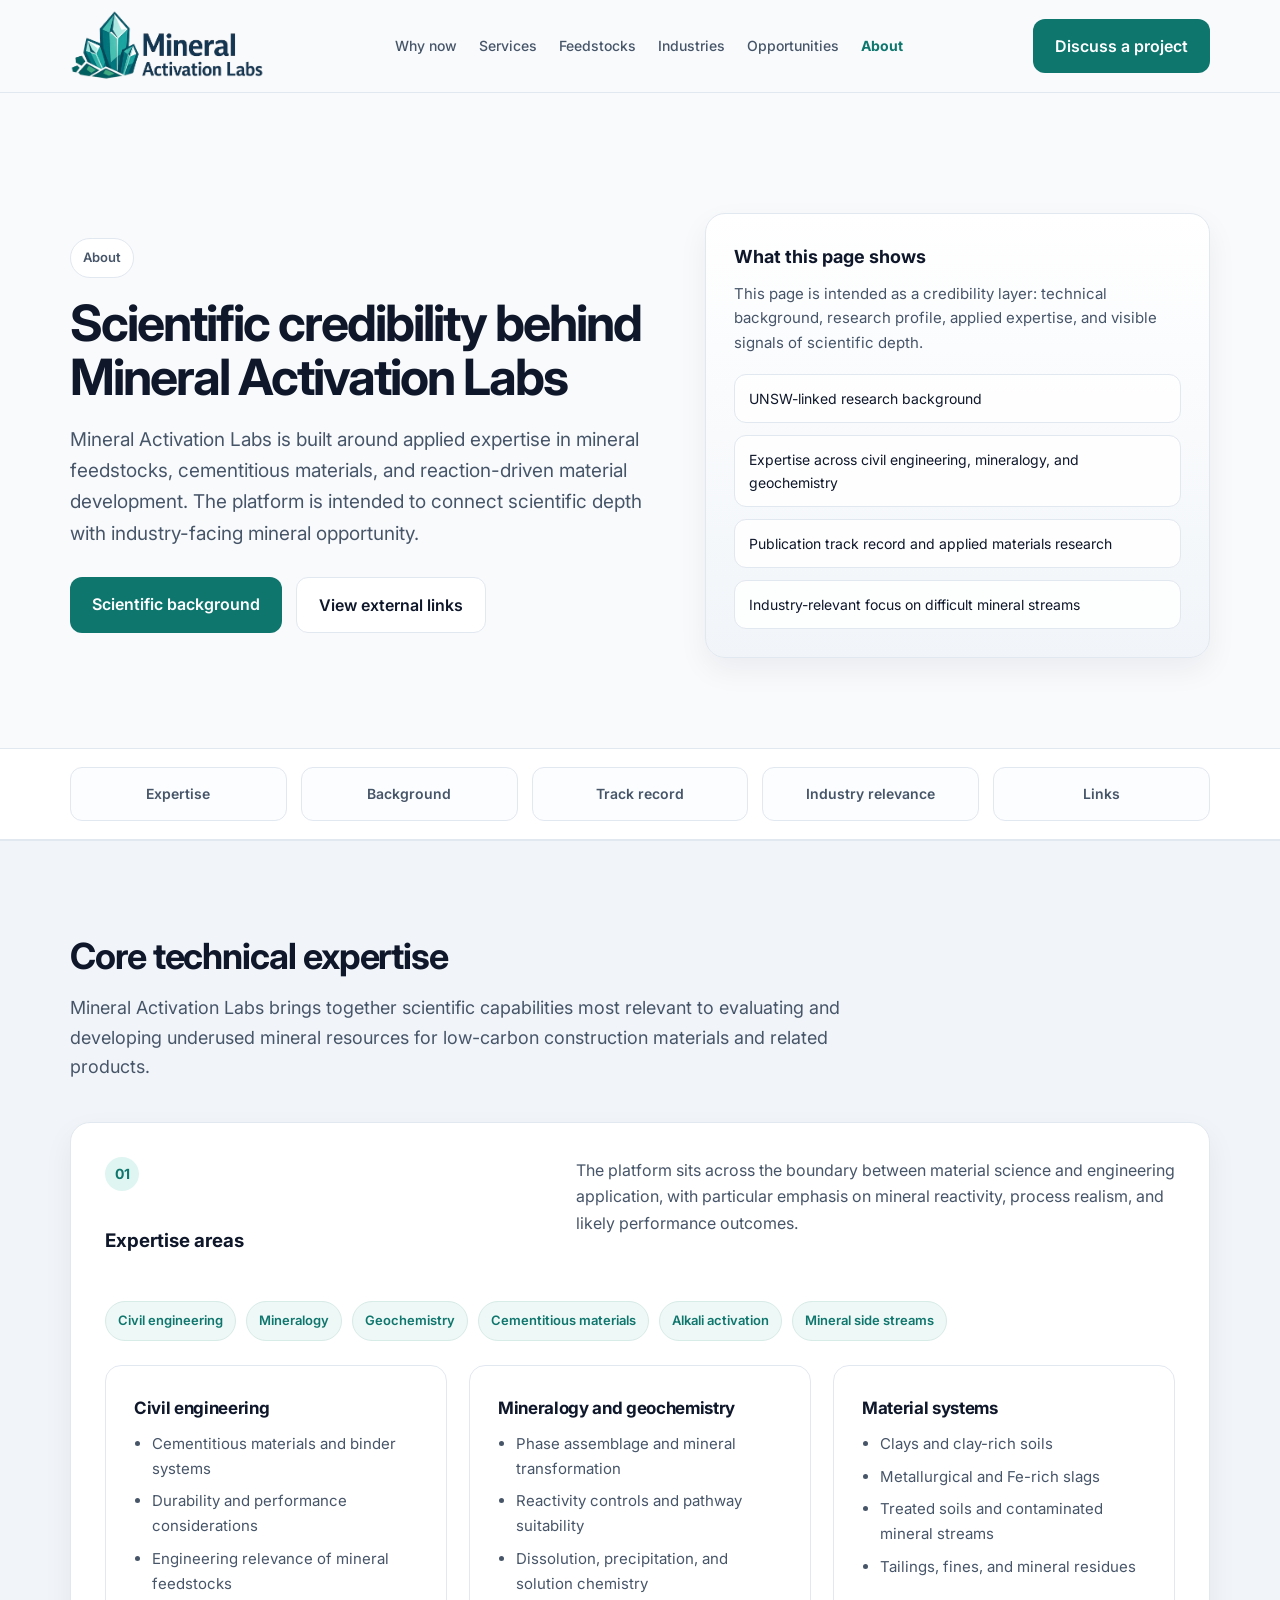
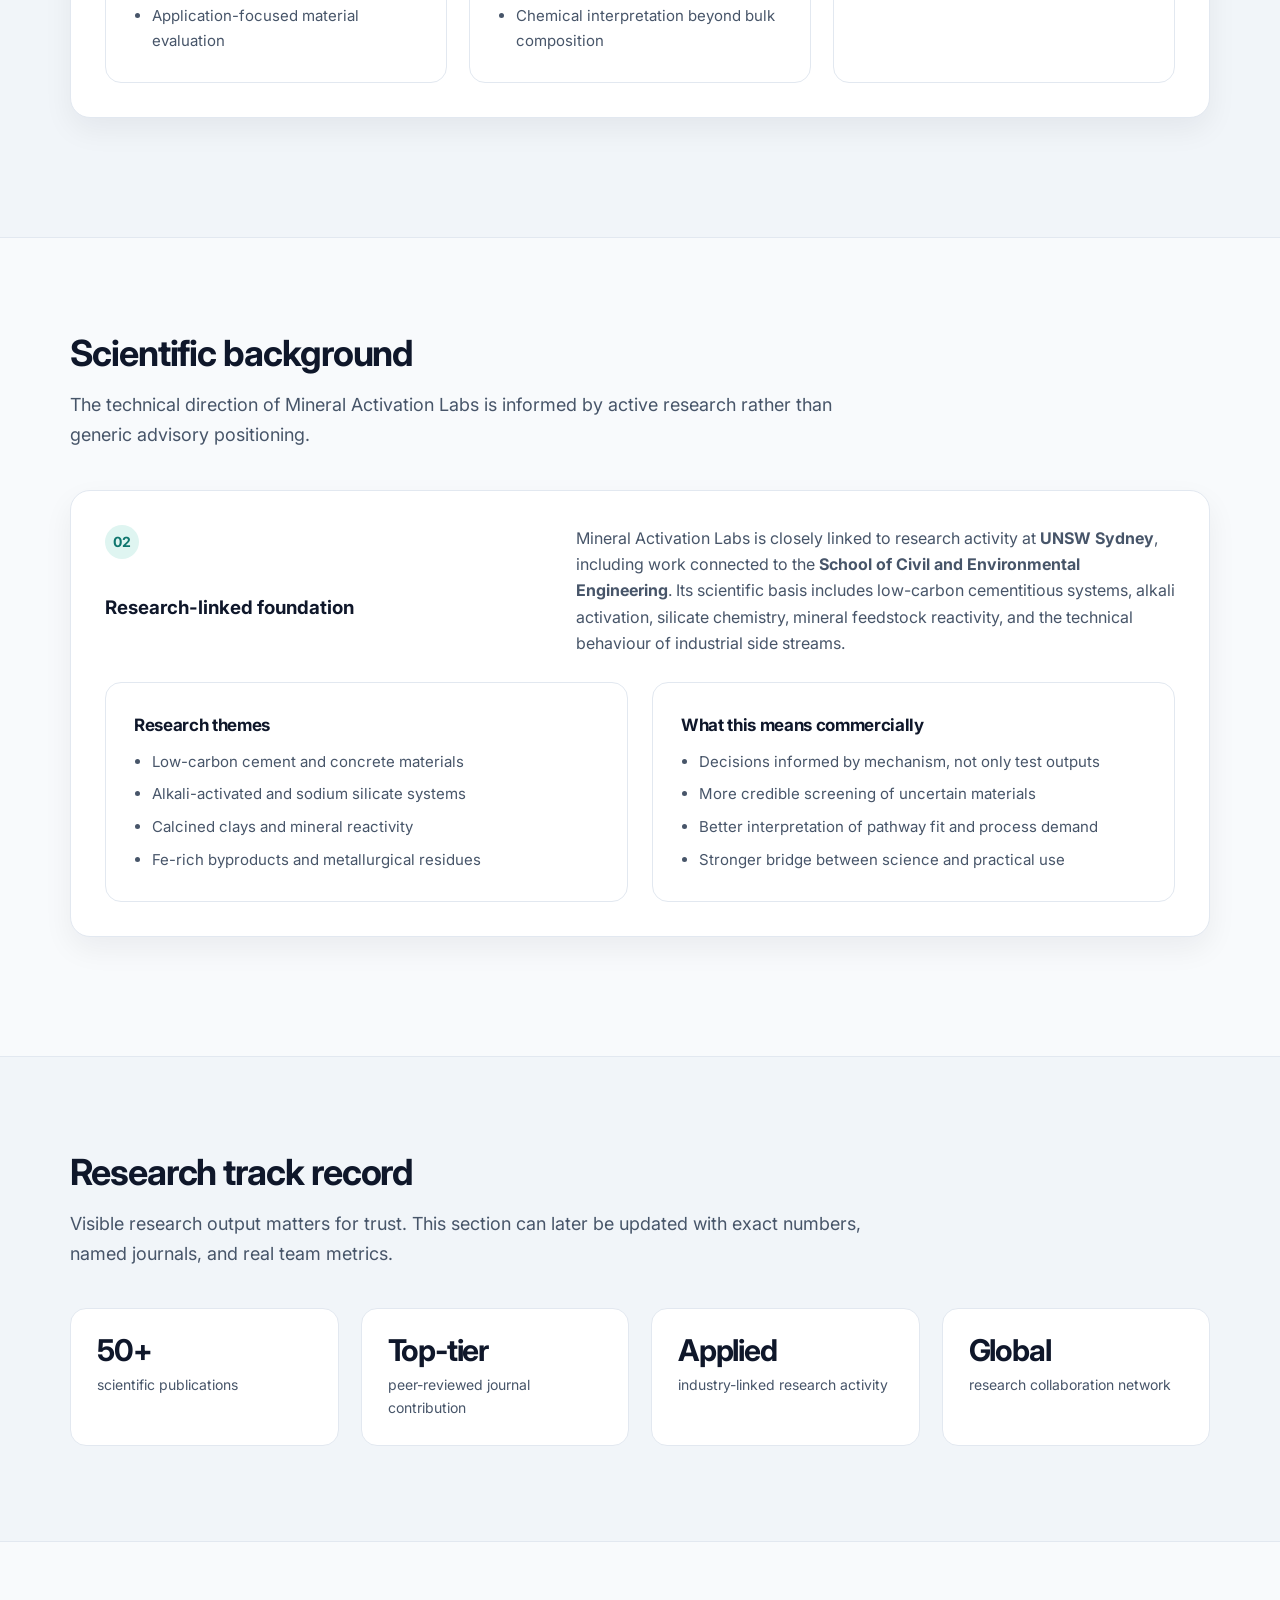
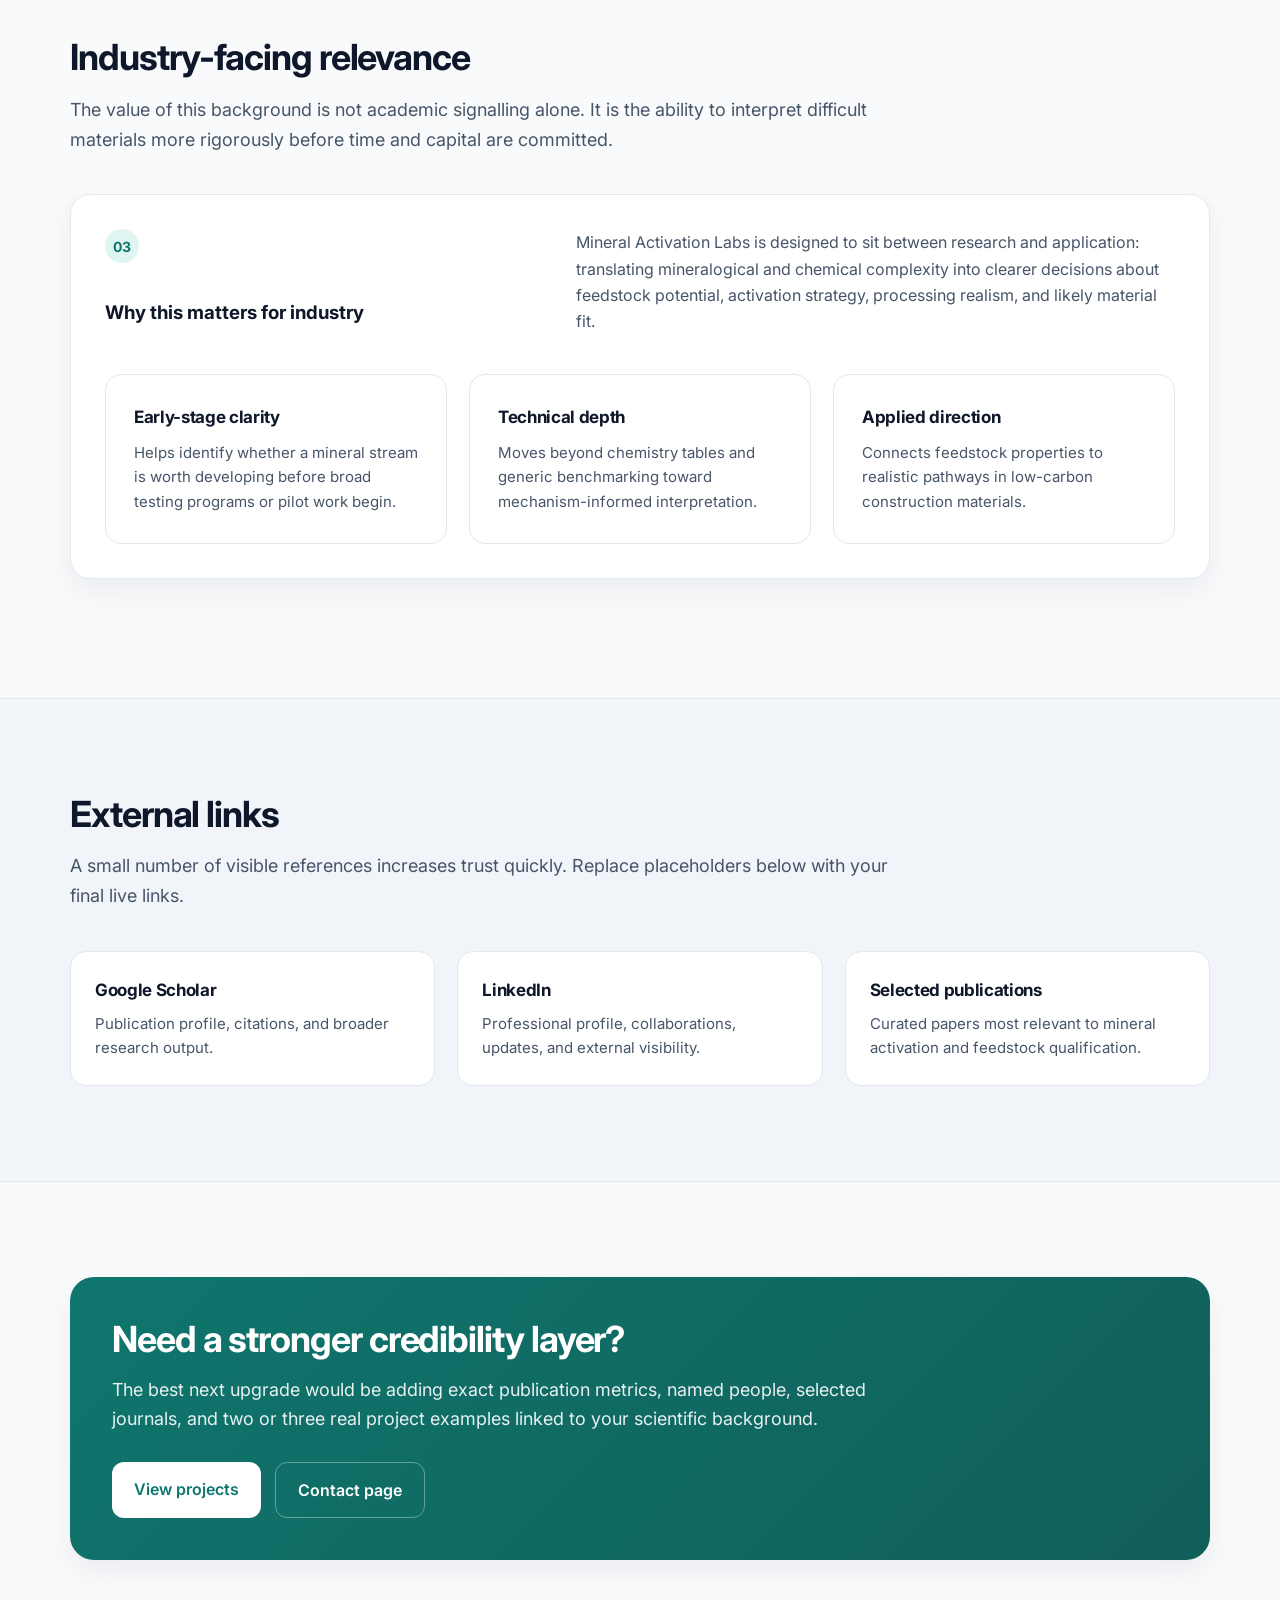
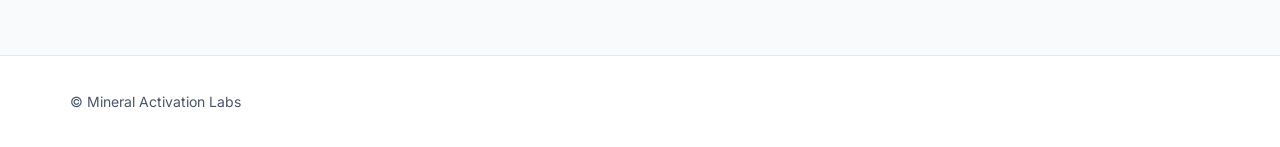
==== about.html @ 2c8a01fe "Create about.html" ====
<!DOCTYPE html>
<html lang="en">
<head>
  <meta charset="UTF-8" />
  <meta name="viewport" content="width=device-width, initial-scale=1.0" />
  <title>About | Mineral Activation Labs</title>
  <meta
    name="description"
    content="About Mineral Activation Labs — scientific background, research expertise, UNSW-linked work, and technical credibility in mineral feedstocks for low-carbon materials."
  />

  <link rel="preconnect" href="https://fonts.googleapis.com" />
  <link rel="preconnect" href="https://fonts.gstatic.com" crossorigin />
  <link
    href="https://fonts.googleapis.com/css2?family=Inter:wght@300;400;500;600;700&display=swap"
    rel="stylesheet"
  />

  <style>
    :root {
      --bg: #f8fafc;
      --white: #ffffff;
      --text: #0f172a;
      --muted: #475569;
      --border: #e2e8f0;
      --accent: #0f766e;
      --accent-dark: #0c5f59;
      --soft: #f1f5f9;
      --shadow: 0 12px 30px rgba(15, 23, 42, 0.06);
      --radius: 16px;
      --container: min(1140px, 92%);
    }

    * { box-sizing: border-box; }
    html { scroll-behavior: smooth; }

    body {
      margin: 0;
      font-family: "Inter", sans-serif;
      background: var(--bg);
      color: var(--text);
      line-height: 1.65;
    }

    .container {
      width: var(--container);
      margin: 0 auto;
    }

    .site-header {
      position: sticky;
      top: 0;
      z-index: 1000;
      background: rgba(248, 250, 252, 0.92);
      backdrop-filter: blur(10px);
      border-bottom: 1px solid var(--border);
    }

    .nav {
      display: flex;
      align-items: center;
      justify-content: space-between;
      gap: 20px;
      padding: 10px 0;
    }

    .logo {
      display: flex;
      align-items: center;
      min-width: 0;
      flex-shrink: 0;
    }

    .logo-img {
      height: 72px;
      width: auto;
      display: block;
    }

    .nav-links {
      display: flex;
      gap: 22px;
      align-items: center;
      flex-wrap: wrap;
    }

    .nav-links a {
      text-decoration: none;
      color: var(--muted);
      font-size: 14px;
      font-weight: 500;
    }

    .nav-links a.active {
      color: var(--accent);
      font-weight: 700;
    }

    .btn {
      display: inline-block;
      text-decoration: none;
      padding: 14px 22px;
      border-radius: 12px;
      font-weight: 600;
      transition: 0.2s ease;
    }

    .btn-primary {
      background: var(--accent);
      color: white;
    }

    .btn-primary:hover {
      background: var(--accent-dark);
      transform: translateY(-1px);
    }

    .btn-secondary {
      border: 1px solid var(--border);
      color: var(--text);
      background: var(--white);
    }

    .btn-secondary:hover {
      transform: translateY(-1px);
      box-shadow: var(--shadow);
    }

    .hero {
      padding: 120px 0 90px;
    }

    .hero-grid {
      display: grid;
      grid-template-columns: 1.08fr 0.92fr;
      gap: 42px;
      align-items: center;
    }

    .eyebrow {
      display: inline-block;
      margin-bottom: 18px;
      padding: 8px 12px;
      border: 1px solid var(--border);
      border-radius: 999px;
      background: var(--white);
      color: var(--muted);
      font-size: 13px;
      font-weight: 600;
    }

    h1 {
      margin: 0 0 20px;
      font-size: 50px;
      line-height: 1.08;
      letter-spacing: -0.04em;
      max-width: 760px;
    }

    .hero p {
      margin: 0;
      max-width: 720px;
      font-size: 19px;
      color: var(--muted);
    }

    .hero-actions {
      display: flex;
      gap: 14px;
      margin-top: 28px;
      flex-wrap: wrap;
    }

    .hero-card {
      background: linear-gradient(180deg, #ffffff 0%, #f1f5f9 100%);
      border: 1px solid var(--border);
      border-radius: 20px;
      padding: 28px;
      box-shadow: var(--shadow);
    }

    .hero-card h3 {
      margin: 0 0 10px;
      font-size: 18px;
    }

    .hero-card p {
      font-size: 15px;
      color: var(--muted);
      margin-bottom: 18px;
    }

    .hero-list {
      display: grid;
      gap: 12px;
    }

    .hero-list div {
      padding: 12px 14px;
      background: rgba(255, 255, 255, 0.88);
      border: 1px solid var(--border);
      border-radius: 12px;
      font-size: 14px;
      color: var(--text);
    }

    .anchor-strip {
      padding: 18px 0;
      border-top: 1px solid var(--border);
      border-bottom: 1px solid var(--border);
      background: var(--white);
      position: sticky;
      top: 93px;
      z-index: 900;
    }

    .anchor-grid {
      display: grid;
      grid-template-columns: repeat(5, 1fr);
      gap: 14px;
    }

    .anchor-item {
      padding: 14px 12px;
      border: 1px solid var(--border);
      border-radius: 12px;
      background: #fcfdff;
      text-align: center;
      font-size: 14px;
      font-weight: 600;
      color: var(--muted);
      text-decoration: none;
    }

    .anchor-item:hover {
      color: var(--accent);
      border-color: #c7d2e0;
    }

    .section {
      padding: 95px 0;
    }

    .section-alt {
      background: var(--soft);
      border-top: 1px solid var(--border);
      border-bottom: 1px solid var(--border);
    }

    .section-intro {
      max-width: 820px;
      margin-bottom: 40px;
    }

    h2 {
      margin: 0 0 16px;
      font-size: 36px;
      line-height: 1.15;
      letter-spacing: -0.03em;
    }

    .section-intro p {
      margin: 0;
      color: var(--muted);
      font-size: 18px;
    }

    .grid-2 {
      display: grid;
      grid-template-columns: repeat(2, 1fr);
      gap: 24px;
    }

    .grid-3 {
      display: grid;
      grid-template-columns: repeat(3, 1fr);
      gap: 22px;
    }

    .grid-4 {
      display: grid;
      grid-template-columns: repeat(4, 1fr);
      gap: 22px;
    }

    .card {
      background: var(--white);
      border: 1px solid var(--border);
      border-radius: var(--radius);
      padding: 28px;
      transition: 0.2s ease;
      box-shadow: 0 0 0 rgba(0, 0, 0, 0);
    }

    .card:hover {
      transform: translateY(-4px);
      box-shadow: var(--shadow);
    }

    .card h3 {
      margin: 0 0 12px;
      font-size: 21px;
      letter-spacing: -0.02em;
    }

    .card h4 {
      margin: 0 0 10px;
      font-size: 17px;
      letter-spacing: -0.02em;
    }

    .card p {
      margin: 0;
      color: var(--muted);
      font-size: 15px;
    }

    .number {
      display: inline-flex;
      width: 34px;
      height: 34px;
      align-items: center;
      justify-content: center;
      border-radius: 999px;
      background: #dff5f1;
      color: var(--accent);
      font-size: 14px;
      font-weight: 700;
      margin-bottom: 16px;
    }

    .about-block {
      background: var(--white);
      border: 1px solid var(--border);
      border-radius: 20px;
      padding: 34px;
      box-shadow: var(--shadow);
      margin-bottom: 24px;
    }

    .about-head {
      display: grid;
      grid-template-columns: 0.85fr 1.15fr;
      gap: 28px;
      margin-bottom: 26px;
      align-items: start;
    }

    .about-head p {
      margin: 0;
      color: var(--muted);
      font-size: 16px;
    }

    .tag-row {
      display: flex;
      flex-wrap: wrap;
      gap: 10px;
      margin-top: 18px;
    }

    .tag {
      display: inline-block;
      padding: 8px 12px;
      border-radius: 999px;
      background: #eef8f6;
      color: var(--accent);
      font-size: 13px;
      font-weight: 600;
      border: 1px solid #d7ebe7;
    }

    .feature-list {
      margin: 0;
      padding-left: 18px;
      color: var(--muted);
      font-size: 15px;
    }

    .feature-list li + li {
      margin-top: 8px;
    }

    .stats-grid {
      display: grid;
      grid-template-columns: repeat(4, 1fr);
      gap: 22px;
    }

    .stat-card {
      background: var(--white);
      border: 1px solid var(--border);
      border-radius: var(--radius);
      padding: 26px;
      text-align: left;
      box-shadow: 0 0 0 rgba(0, 0, 0, 0);
      transition: 0.2s ease;
    }

    .stat-card:hover {
      transform: translateY(-4px);
      box-shadow: var(--shadow);
    }

    .stat-value {
      display: block;
      margin-bottom: 8px;
      font-size: 30px;
      line-height: 1;
      letter-spacing: -0.04em;
      font-weight: 700;
      color: var(--text);
    }

    .stat-label {
      display: block;
      font-size: 14px;
      color: var(--muted);
    }

    .link-card {
      display: block;
      text-decoration: none;
      background: var(--white);
      border: 1px solid var(--border);
      border-radius: var(--radius);
      padding: 24px;
      transition: 0.2s ease;
      color: inherit;
    }

    .link-card:hover {
      transform: translateY(-4px);
      box-shadow: var(--shadow);
    }

    .link-card h4 {
      margin: 0 0 8px;
      font-size: 17px;
      letter-spacing: -0.02em;
    }

    .link-card p {
      margin: 0;
      color: var(--muted);
      font-size: 15px;
    }

    .cta-box {
      background: linear-gradient(135deg, #0f766e 0%, #115e59 100%);
      color: white;
      border-radius: 24px;
      padding: 42px;
      box-shadow: var(--shadow);
    }

    .cta-box h2 {
      color: white;
      margin-bottom: 14px;
    }

    .cta-box p {
      color: rgba(255, 255, 255, 0.9);
      max-width: 760px;
      margin: 0 0 24px;
      font-size: 18px;
    }

    .cta-box .btn-primary {
      background: white;
      color: var(--accent);
    }

    .cta-box .btn-secondary {
      background: transparent;
      color: white;
      border: 1px solid rgba(255, 255, 255, 0.35);
    }

    .site-footer {
      padding: 34px 0;
      border-top: 1px solid var(--border);
      color: var(--muted);
      font-size: 14px;
      background: var(--white);
    }

    @media (max-width: 1080px) {
      .anchor-grid {
        grid-template-columns: repeat(3, 1fr);
      }
    }

    @media (max-width: 980px) {
      .hero-grid,
      .grid-4,
      .grid-3,
      .grid-2,
      .about-head,
      .stats-grid {
        grid-template-columns: 1fr;
      }

      .nav {
        flex-wrap: wrap;
      }

      .nav-links {
        order: 3;
        width: 100%;
        gap: 14px;
      }

      h1 { font-size: 40px; }
      h2 { font-size: 30px; }
      .hero { padding: 90px 0 70px; }
      .section { padding: 72px 0; }
      .anchor-strip { top: 85px; }
    }

    @media (max-width: 640px) {
      .anchor-grid {
        grid-template-columns: repeat(2, 1fr);
      }

      .hero-actions {
        flex-direction: column;
        align-items: flex-start;
      }

      .btn {
        width: 100%;
        text-align: center;
      }

      .logo-img {
        height: 36px;
      }

      .about-block,
      .cta-box,
      .hero-card {
        padding: 24px;
      }
    }
  </style>
</head>
<body>
  <header class="site-header">
    <div class="container nav">
      <div class="logo">
        <img src="logo.png" alt="Mineral Activation Labs" class="logo-img" />
      </div>

      <nav class="nav-links">
        <a href="index.html#why-now">Why now</a>
        <a href="index.html#services">Services</a>
        <a href="feedstocks.html">Feedstocks</a>
        <a href="index.html#industries">Industries</a>
        <a href="index.html#opportunities">Opportunities</a>
        <a href="about.html" class="active">About</a>
      </nav>

      <a class="btn btn-primary" href="index.html#contact">Discuss a project</a>
    </div>
  </header>

  <main>
    <section class="hero">
      <div class="container hero-grid">
        <div>
          <span class="eyebrow">About</span>
          <h1>Scientific credibility behind Mineral Activation Labs</h1>
          <p>
            Mineral Activation Labs is built around applied expertise in mineral feedstocks,
            cementitious materials, and reaction-driven material development. The platform is
            intended to connect scientific depth with industry-facing mineral opportunity.
          </p>

          <div class="hero-actions">
            <a class="btn btn-primary" href="#background">Scientific background</a>
            <a class="btn btn-secondary" href="#links">View external links</a>
          </div>
        </div>

        <div class="hero-card">
          <h3>What this page shows</h3>
          <p>
            This page is intended as a credibility layer: technical background, research profile,
            applied expertise, and visible signals of scientific depth.
          </p>
          <div class="hero-list">
            <div>UNSW-linked research background</div>
            <div>Expertise across civil engineering, mineralogy, and geochemistry</div>
            <div>Publication track record and applied materials research</div>
            <div>Industry-relevant focus on difficult mineral streams</div>
          </div>
        </div>
      </div>
    </section>

    <section class="anchor-strip">
      <div class="container anchor-grid">
        <a class="anchor-item" href="#expertise">Expertise</a>
        <a class="anchor-item" href="#background">Background</a>
        <a class="anchor-item" href="#track-record">Track record</a>
        <a class="anchor-item" href="#relevance">Industry relevance</a>
        <a class="anchor-item" href="#links">Links</a>
      </div>
    </section>

    <section id="expertise" class="section section-alt">
      <div class="container">
        <div class="section-intro">
          <h2>Core technical expertise</h2>
          <p>
            Mineral Activation Labs brings together scientific capabilities most relevant to evaluating
            and developing underused mineral resources for low-carbon construction materials and related products.
          </p>
        </div>

        <article class="about-block">
          <div class="about-head">
            <div>
              <div class="number">01</div>
              <h3>Expertise areas</h3>
            </div>
            <p>
              The platform sits across the boundary between material science and engineering application,
              with particular emphasis on mineral reactivity, process realism, and likely performance outcomes.
            </p>
          </div>

          <div class="tag-row">
            <span class="tag">Civil engineering</span>
            <span class="tag">Mineralogy</span>
            <span class="tag">Geochemistry</span>
            <span class="tag">Cementitious materials</span>
            <span class="tag">Alkali activation</span>
            <span class="tag">Mineral side streams</span>
          </div>

          <div class="grid-3" style="margin-top: 24px;">
            <div class="card">
              <h4>Civil engineering</h4>
              <ul class="feature-list">
                <li>Cementitious materials and binder systems</li>
                <li>Durability and performance considerations</li>
                <li>Engineering relevance of mineral feedstocks</li>
                <li>Application-focused material evaluation</li>
              </ul>
            </div>

            <div class="card">
              <h4>Mineralogy and geochemistry</h4>
              <ul class="feature-list">
                <li>Phase assemblage and mineral transformation</li>
                <li>Reactivity controls and pathway suitability</li>
                <li>Dissolution, precipitation, and solution chemistry</li>
                <li>Chemical interpretation beyond bulk composition</li>
              </ul>
            </div>

            <div class="card">
              <h4>Material systems</h4>
              <ul class="feature-list">
                <li>Clays and clay-rich soils</li>
                <li>Metallurgical and Fe-rich slags</li>
                <li>Treated soils and contaminated mineral streams</li>
                <li>Tailings, fines, and mineral residues</li>
              </ul>
            </div>
          </div>
        </article>
      </div>
    </section>

    <section id="background" class="section">
      <div class="container">
        <div class="section-intro">
          <h2>Scientific background</h2>
          <p>
            The technical direction of Mineral Activation Labs is informed by active research rather than
            generic advisory positioning.
          </p>
        </div>

        <article class="about-block">
          <div class="about-head">
            <div>
              <div class="number">02</div>
              <h3>Research-linked foundation</h3>
            </div>
            <p>
              Mineral Activation Labs is closely linked to research activity at <strong>UNSW Sydney</strong>,
              including work connected to the <strong>School of Civil and Environmental Engineering</strong>.
              Its scientific basis includes low-carbon cementitious systems, alkali activation, silicate chemistry,
              mineral feedstock reactivity, and the technical behaviour of industrial side streams.
            </p>
          </div>

          <div class="grid-2">
            <div class="card">
              <h4>Research themes</h4>
              <ul class="feature-list">
                <li>Low-carbon cement and concrete materials</li>
                <li>Alkali-activated and sodium silicate systems</li>
                <li>Calcined clays and mineral reactivity</li>
                <li>Fe-rich byproducts and metallurgical residues</li>
              </ul>
            </div>

            <div class="card">
              <h4>What this means commercially</h4>
              <ul class="feature-list">
                <li>Decisions informed by mechanism, not only test outputs</li>
                <li>More credible screening of uncertain materials</li>
                <li>Better interpretation of pathway fit and process demand</li>
                <li>Stronger bridge between science and practical use</li>
              </ul>
            </div>
          </div>
        </article>
      </div>
    </section>

    <section id="track-record" class="section section-alt">
      <div class="container">
        <div class="section-intro">
          <h2>Research track record</h2>
          <p>
            Visible research output matters for trust. This section can later be updated with exact numbers,
            named journals, and real team metrics.
          </p>
        </div>

        <div class="stats-grid">
          <div class="stat-card">
            <span class="stat-value">50+</span>
            <span class="stat-label">scientific publications</span>
          </div>
          <div class="stat-card">
            <span class="stat-value">Top-tier</span>
            <span class="stat-label">peer-reviewed journal contribution</span>
          </div>
          <div class="stat-card">
            <span class="stat-value">Applied</span>
            <span class="stat-label">industry-linked research activity</span>
          </div>
          <div class="stat-card">
            <span class="stat-value">Global</span>
            <span class="stat-label">research collaboration network</span>
          </div>
        </div>
      </div>
    </section>

    <section id="relevance" class="section">
      <div class="container">
        <div class="section-intro">
          <h2>Industry-facing relevance</h2>
          <p>
            The value of this background is not academic signalling alone. It is the ability to interpret
            difficult materials more rigorously before time and capital are committed.
          </p>
        </div>

        <article class="about-block">
          <div class="about-head">
            <div>
              <div class="number">03</div>
              <h3>Why this matters for industry</h3>
            </div>
            <p>
              Mineral Activation Labs is designed to sit between research and application: translating
              mineralogical and chemical complexity into clearer decisions about feedstock potential,
              activation strategy, processing realism, and likely material fit.
            </p>
          </div>

          <div class="grid-3">
            <div class="card">
              <h4>Early-stage clarity</h4>
              <p>
                Helps identify whether a mineral stream is worth developing before broad testing programs
                or pilot work begin.
              </p>
            </div>

            <div class="card">
              <h4>Technical depth</h4>
              <p>
                Moves beyond chemistry tables and generic benchmarking toward mechanism-informed interpretation.
              </p>
            </div>

            <div class="card">
              <h4>Applied direction</h4>
              <p>
                Connects feedstock properties to realistic pathways in low-carbon construction materials.
              </p>
            </div>
          </div>
        </article>
      </div>
    </section>

    <section id="links" class="section section-alt">
      <div class="container">
        <div class="section-intro">
          <h2>External links</h2>
          <p>
            A small number of visible references increases trust quickly. Replace placeholders below with your final live links.
          </p>
        </div>

        <div class="grid-3">
          <a
            class="link-card"
            href="https://scholar.google.com/citations?user=RAulpQoAAAAJ&hl=en"
            target="_blank"
            rel="noopener"
          >
            <h4>Google Scholar</h4>
            <p>Publication profile, citations, and broader research output.</p>
          </a>

          <a
            class="link-card"
            href="#"
            target="_blank"
            rel="noopener"
          >
            <h4>LinkedIn</h4>
            <p>Professional profile, collaborations, updates, and external visibility.</p>
          </a>

          <a
            class="link-card"
            href="#"
            target="_blank"
            rel="noopener"
          >
            <h4>Selected publications</h4>
            <p>Curated papers most relevant to mineral activation and feedstock qualification.</p>
          </a>
        </div>
      </div>
    </section>

    <section class="section">
      <div class="container">
        <div class="cta-box">
          <h2>Need a stronger credibility layer?</h2>
          <p>
            The best next upgrade would be adding exact publication metrics, named people, selected journals,
            and two or three real project examples linked to your scientific background.
          </p>

          <div class="hero-actions">
            <a class="btn btn-primary" href="projects.html">View projects</a>
            <a class="btn btn-secondary" href="index.html#contact">Contact page</a>
          </div>
        </div>
      </div>
    </section>
  </main>

  <footer class="site-footer">
    <div class="container">© Mineral Activation Labs</div>
  </footer>
</body>
</html>
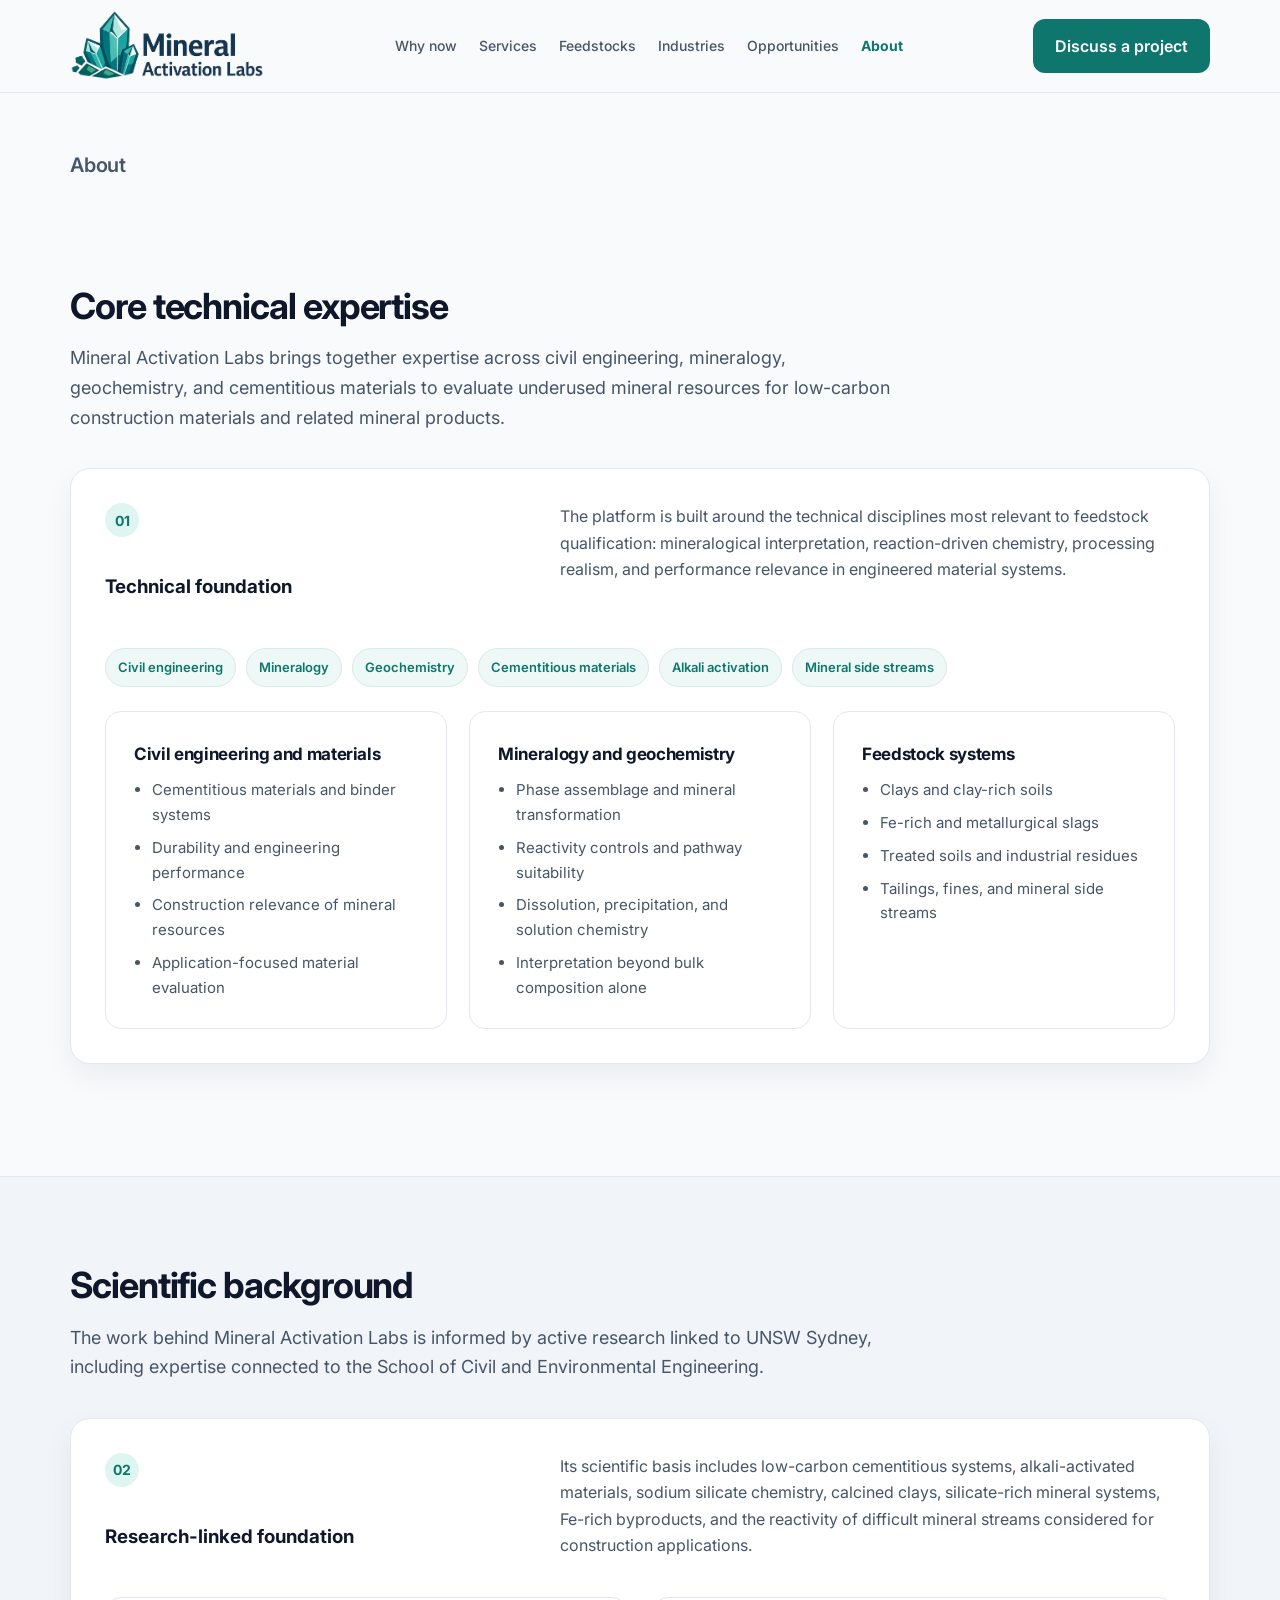
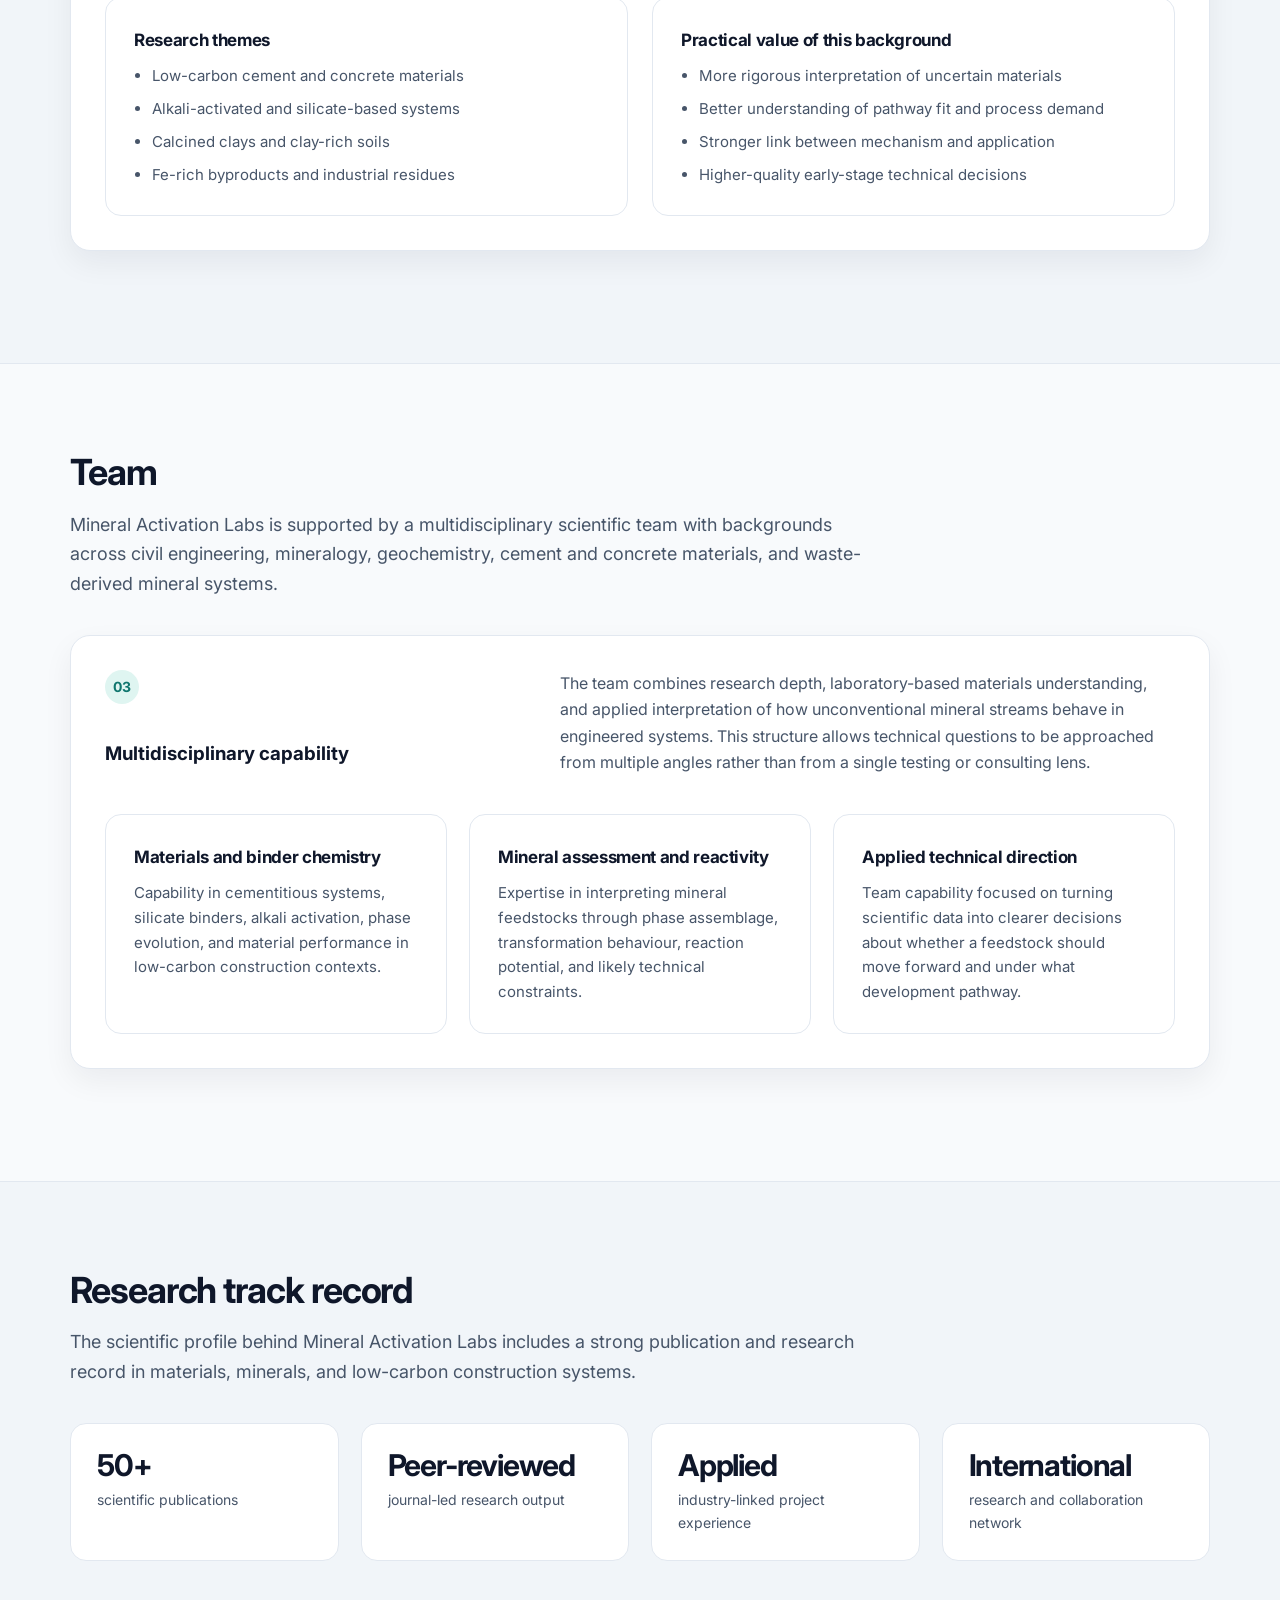
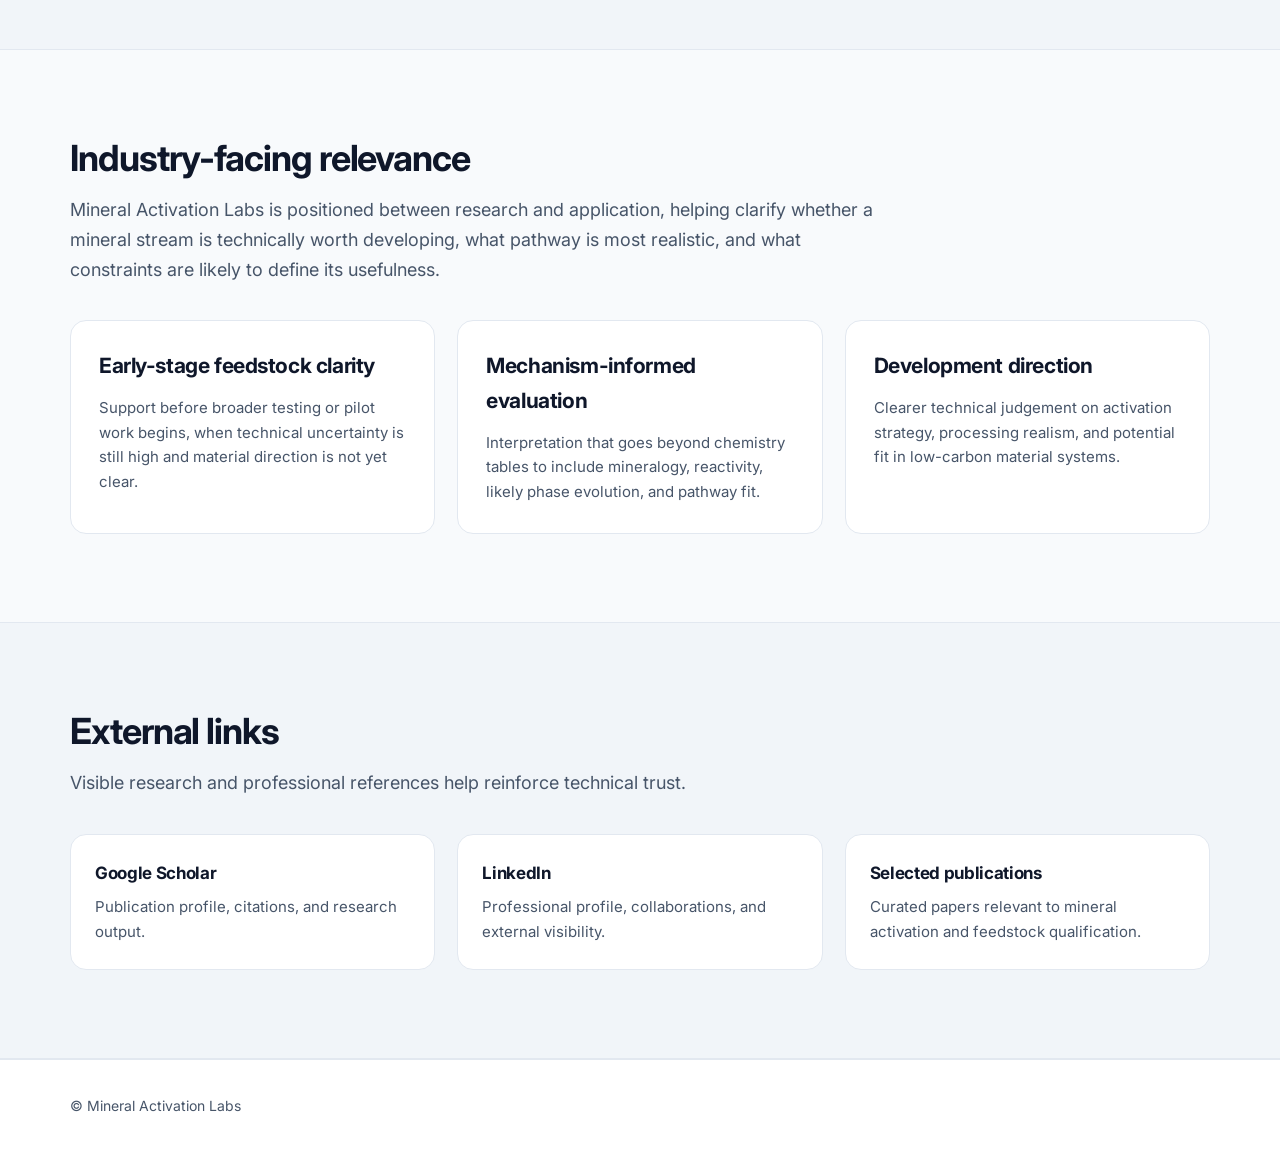
==== commit e5f4aecb: "Update about.html" ====
--- a/about.html
+++ b/about.html
@@ -6,7 +6,7 @@
   <title>About | Mineral Activation Labs</title>
   <meta
     name="description"
-    content="About Mineral Activation Labs — scientific background, research expertise, UNSW-linked work, and technical credibility in mineral feedstocks for low-carbon materials."
+    content="About Mineral Activation Labs — technical expertise, scientific background, team capability, research track record, and industry-facing relevance."
   />
 
   <link rel="preconnect" href="https://fonts.googleapis.com" />
@@ -32,6 +32,7 @@
     }
 
     * { box-sizing: border-box; }
+
     html { scroll-behavior: smooth; }
 
     body {
@@ -115,130 +116,8 @@
       transform: translateY(-1px);
     }
 
-    .btn-secondary {
-      border: 1px solid var(--border);
-      color: var(--text);
-      background: var(--white);
-    }
-
-    .btn-secondary:hover {
-      transform: translateY(-1px);
-      box-shadow: var(--shadow);
-    }
-
-    .hero {
-      padding: 120px 0 90px;
-    }
-
-    .hero-grid {
-      display: grid;
-      grid-template-columns: 1.08fr 0.92fr;
-      gap: 42px;
-      align-items: center;
-    }
-
-    .eyebrow {
-      display: inline-block;
-      margin-bottom: 18px;
-      padding: 8px 12px;
-      border: 1px solid var(--border);
-      border-radius: 999px;
-      background: var(--white);
-      color: var(--muted);
-      font-size: 13px;
-      font-weight: 600;
-    }
-
-    h1 {
-      margin: 0 0 20px;
-      font-size: 50px;
-      line-height: 1.08;
-      letter-spacing: -0.04em;
-      max-width: 760px;
-    }
-
-    .hero p {
-      margin: 0;
-      max-width: 720px;
-      font-size: 19px;
-      color: var(--muted);
-    }
-
-    .hero-actions {
-      display: flex;
-      gap: 14px;
-      margin-top: 28px;
-      flex-wrap: wrap;
-    }
-
-    .hero-card {
-      background: linear-gradient(180deg, #ffffff 0%, #f1f5f9 100%);
-      border: 1px solid var(--border);
-      border-radius: 20px;
-      padding: 28px;
-      box-shadow: var(--shadow);
-    }
-
-    .hero-card h3 {
-      margin: 0 0 10px;
-      font-size: 18px;
-    }
-
-    .hero-card p {
-      font-size: 15px;
-      color: var(--muted);
-      margin-bottom: 18px;
-    }
-
-    .hero-list {
-      display: grid;
-      gap: 12px;
-    }
-
-    .hero-list div {
-      padding: 12px 14px;
-      background: rgba(255, 255, 255, 0.88);
-      border: 1px solid var(--border);
-      border-radius: 12px;
-      font-size: 14px;
-      color: var(--text);
-    }
-
-    .anchor-strip {
-      padding: 18px 0;
-      border-top: 1px solid var(--border);
-      border-bottom: 1px solid var(--border);
-      background: var(--white);
-      position: sticky;
-      top: 93px;
-      z-index: 900;
-    }
-
-    .anchor-grid {
-      display: grid;
-      grid-template-columns: repeat(5, 1fr);
-      gap: 14px;
-    }
-
-    .anchor-item {
-      padding: 14px 12px;
-      border: 1px solid var(--border);
-      border-radius: 12px;
-      background: #fcfdff;
-      text-align: center;
-      font-size: 14px;
-      font-weight: 600;
-      color: var(--muted);
-      text-decoration: none;
-    }
-
-    .anchor-item:hover {
-      color: var(--accent);
-      border-color: #c7d2e0;
-    }
-
     .section {
-      padding: 95px 0;
+      padding: 88px 0;
     }
 
     .section-alt {
@@ -247,9 +126,21 @@
       border-bottom: 1px solid var(--border);
     }
 
+    .page-title {
+      padding: 56px 0 16px;
+    }
+
+    .page-title h1 {
+      margin: 0;
+      font-size: 20px;
+      font-weight: 600;
+      color: var(--muted);
+      letter-spacing: -0.01em;
+    }
+
     .section-intro {
       max-width: 820px;
-      margin-bottom: 40px;
+      margin-bottom: 36px;
     }
 
     h2 {
@@ -313,6 +204,29 @@
       margin: 0;
       color: var(--muted);
       font-size: 15px;
+    }
+
+    .about-block {
+      background: var(--white);
+      border: 1px solid var(--border);
+      border-radius: 20px;
+      padding: 34px;
+      box-shadow: var(--shadow);
+      margin-bottom: 24px;
+    }
+
+    .about-head {
+      display: grid;
+      grid-template-columns: 0.82fr 1.18fr;
+      gap: 28px;
+      margin-bottom: 26px;
+      align-items: start;
+    }
+
+    .about-head p {
+      margin: 0;
+      color: var(--muted);
+      font-size: 16px;
     }
 
     .number {
@@ -329,29 +243,6 @@
       margin-bottom: 16px;
     }
 
-    .about-block {
-      background: var(--white);
-      border: 1px solid var(--border);
-      border-radius: 20px;
-      padding: 34px;
-      box-shadow: var(--shadow);
-      margin-bottom: 24px;
-    }
-
-    .about-head {
-      display: grid;
-      grid-template-columns: 0.85fr 1.15fr;
-      gap: 28px;
-      margin-bottom: 26px;
-      align-items: start;
-    }
-
-    .about-head p {
-      margin: 0;
-      color: var(--muted);
-      font-size: 16px;
-    }
-
     .tag-row {
       display: flex;
       flex-wrap: wrap;
@@ -392,8 +283,6 @@
       border: 1px solid var(--border);
       border-radius: var(--radius);
       padding: 26px;
-      text-align: left;
-      box-shadow: 0 0 0 rgba(0, 0, 0, 0);
       transition: 0.2s ease;
     }
 
@@ -446,37 +335,6 @@
       font-size: 15px;
     }
 
-    .cta-box {
-      background: linear-gradient(135deg, #0f766e 0%, #115e59 100%);
-      color: white;
-      border-radius: 24px;
-      padding: 42px;
-      box-shadow: var(--shadow);
-    }
-
-    .cta-box h2 {
-      color: white;
-      margin-bottom: 14px;
-    }
-
-    .cta-box p {
-      color: rgba(255, 255, 255, 0.9);
-      max-width: 760px;
-      margin: 0 0 24px;
-      font-size: 18px;
-    }
-
-    .cta-box .btn-primary {
-      background: white;
-      color: var(--accent);
-    }
-
-    .cta-box .btn-secondary {
-      background: transparent;
-      color: white;
-      border: 1px solid rgba(255, 255, 255, 0.35);
-    }
-
     .site-footer {
       padding: 34px 0;
       border-top: 1px solid var(--border);
@@ -485,14 +343,7 @@
       background: var(--white);
     }
 
-    @media (max-width: 1080px) {
-      .anchor-grid {
-        grid-template-columns: repeat(3, 1fr);
-      }
-    }
-
     @media (max-width: 980px) {
-      .hero-grid,
       .grid-4,
       .grid-3,
       .grid-2,
@@ -511,36 +362,21 @@
         gap: 14px;
       }
 
-      h1 { font-size: 40px; }
       h2 { font-size: 30px; }
-      .hero { padding: 90px 0 70px; }
       .section { padding: 72px 0; }
-      .anchor-strip { top: 85px; }
+      .page-title { padding: 40px 0 8px; }
     }
 
     @media (max-width: 640px) {
-      .anchor-grid {
-        grid-template-columns: repeat(2, 1fr);
-      }
-
-      .hero-actions {
-        flex-direction: column;
-        align-items: flex-start;
-      }
-
-      .btn {
-        width: 100%;
-        text-align: center;
-      }
-
       .logo-img {
         height: 36px;
       }
 
       .about-block,
-      .cta-box,
-      .hero-card {
-        padding: 24px;
+      .card,
+      .stat-card,
+      .link-card {
+        padding: 22px;
       }
     }
   </style>
@@ -566,56 +402,20 @@
   </header>
 
   <main>
-    <section class="hero">
-      <div class="container hero-grid">
-        <div>
-          <span class="eyebrow">About</span>
-          <h1>Scientific credibility behind Mineral Activation Labs</h1>
-          <p>
-            Mineral Activation Labs is built around applied expertise in mineral feedstocks,
-            cementitious materials, and reaction-driven material development. The platform is
-            intended to connect scientific depth with industry-facing mineral opportunity.
-          </p>
-
-          <div class="hero-actions">
-            <a class="btn btn-primary" href="#background">Scientific background</a>
-            <a class="btn btn-secondary" href="#links">View external links</a>
-          </div>
-        </div>
-
-        <div class="hero-card">
-          <h3>What this page shows</h3>
-          <p>
-            This page is intended as a credibility layer: technical background, research profile,
-            applied expertise, and visible signals of scientific depth.
-          </p>
-          <div class="hero-list">
-            <div>UNSW-linked research background</div>
-            <div>Expertise across civil engineering, mineralogy, and geochemistry</div>
-            <div>Publication track record and applied materials research</div>
-            <div>Industry-relevant focus on difficult mineral streams</div>
-          </div>
-        </div>
+    <section class="page-title">
+      <div class="container">
+        <h1>About</h1>
       </div>
     </section>
 
-    <section class="anchor-strip">
-      <div class="container anchor-grid">
-        <a class="anchor-item" href="#expertise">Expertise</a>
-        <a class="anchor-item" href="#background">Background</a>
-        <a class="anchor-item" href="#track-record">Track record</a>
-        <a class="anchor-item" href="#relevance">Industry relevance</a>
-        <a class="anchor-item" href="#links">Links</a>
-      </div>
-    </section>
-
-    <section id="expertise" class="section section-alt">
+    <section id="expertise" class="section">
       <div class="container">
         <div class="section-intro">
           <h2>Core technical expertise</h2>
           <p>
-            Mineral Activation Labs brings together scientific capabilities most relevant to evaluating
-            and developing underused mineral resources for low-carbon construction materials and related products.
+            Mineral Activation Labs brings together expertise across civil engineering, mineralogy,
+            geochemistry, and cementitious materials to evaluate underused mineral resources for
+            low-carbon construction materials and related mineral products.
           </p>
         </div>
 
@@ -623,11 +423,12 @@
           <div class="about-head">
             <div>
               <div class="number">01</div>
-              <h3>Expertise areas</h3>
+              <h3>Technical foundation</h3>
             </div>
             <p>
-              The platform sits across the boundary between material science and engineering application,
-              with particular emphasis on mineral reactivity, process realism, and likely performance outcomes.
+              The platform is built around the technical disciplines most relevant to feedstock
+              qualification: mineralogical interpretation, reaction-driven chemistry, processing realism,
+              and performance relevance in engineered material systems.
             </p>
           </div>
 
@@ -642,11 +443,11 @@
 
           <div class="grid-3" style="margin-top: 24px;">
             <div class="card">
-              <h4>Civil engineering</h4>
+              <h4>Civil engineering and materials</h4>
               <ul class="feature-list">
                 <li>Cementitious materials and binder systems</li>
-                <li>Durability and performance considerations</li>
-                <li>Engineering relevance of mineral feedstocks</li>
+                <li>Durability and engineering performance</li>
+                <li>Construction relevance of mineral resources</li>
                 <li>Application-focused material evaluation</li>
               </ul>
             </div>
@@ -657,17 +458,17 @@
                 <li>Phase assemblage and mineral transformation</li>
                 <li>Reactivity controls and pathway suitability</li>
                 <li>Dissolution, precipitation, and solution chemistry</li>
-                <li>Chemical interpretation beyond bulk composition</li>
+                <li>Interpretation beyond bulk composition alone</li>
               </ul>
             </div>
 
             <div class="card">
-              <h4>Material systems</h4>
+              <h4>Feedstock systems</h4>
               <ul class="feature-list">
                 <li>Clays and clay-rich soils</li>
-                <li>Metallurgical and Fe-rich slags</li>
-                <li>Treated soils and contaminated mineral streams</li>
-                <li>Tailings, fines, and mineral residues</li>
+                <li>Fe-rich and metallurgical slags</li>
+                <li>Treated soils and industrial residues</li>
+                <li>Tailings, fines, and mineral side streams</li>
               </ul>
             </div>
           </div>
@@ -675,13 +476,13 @@
       </div>
     </section>
 
-    <section id="background" class="section">
+    <section id="background" class="section section-alt">
       <div class="container">
         <div class="section-intro">
           <h2>Scientific background</h2>
           <p>
-            The technical direction of Mineral Activation Labs is informed by active research rather than
-            generic advisory positioning.
+            The work behind Mineral Activation Labs is informed by active research linked to UNSW Sydney,
+            including expertise connected to the School of Civil and Environmental Engineering.
           </p>
         </div>
 
@@ -692,10 +493,9 @@
               <h3>Research-linked foundation</h3>
             </div>
             <p>
-              Mineral Activation Labs is closely linked to research activity at <strong>UNSW Sydney</strong>,
-              including work connected to the <strong>School of Civil and Environmental Engineering</strong>.
-              Its scientific basis includes low-carbon cementitious systems, alkali activation, silicate chemistry,
-              mineral feedstock reactivity, and the technical behaviour of industrial side streams.
+              Its scientific basis includes low-carbon cementitious systems, alkali-activated materials,
+              sodium silicate chemistry, calcined clays, silicate-rich mineral systems, Fe-rich byproducts,
+              and the reactivity of difficult mineral streams considered for construction applications.
             </p>
           </div>
 
@@ -704,20 +504,74 @@
               <h4>Research themes</h4>
               <ul class="feature-list">
                 <li>Low-carbon cement and concrete materials</li>
-                <li>Alkali-activated and sodium silicate systems</li>
-                <li>Calcined clays and mineral reactivity</li>
-                <li>Fe-rich byproducts and metallurgical residues</li>
+                <li>Alkali-activated and silicate-based systems</li>
+                <li>Calcined clays and clay-rich soils</li>
+                <li>Fe-rich byproducts and industrial residues</li>
               </ul>
             </div>
 
             <div class="card">
-              <h4>What this means commercially</h4>
+              <h4>Practical value of this background</h4>
               <ul class="feature-list">
-                <li>Decisions informed by mechanism, not only test outputs</li>
-                <li>More credible screening of uncertain materials</li>
-                <li>Better interpretation of pathway fit and process demand</li>
-                <li>Stronger bridge between science and practical use</li>
+                <li>More rigorous interpretation of uncertain materials</li>
+                <li>Better understanding of pathway fit and process demand</li>
+                <li>Stronger link between mechanism and application</li>
+                <li>Higher-quality early-stage technical decisions</li>
               </ul>
+            </div>
+          </div>
+        </article>
+      </div>
+    </section>
+
+    <section id="team" class="section">
+      <div class="container">
+        <div class="section-intro">
+          <h2>Team</h2>
+          <p>
+            Mineral Activation Labs is supported by a multidisciplinary scientific team with backgrounds
+            across civil engineering, mineralogy, geochemistry, cement and concrete materials, and
+            waste-derived mineral systems.
+          </p>
+        </div>
+
+        <article class="about-block">
+          <div class="about-head">
+            <div>
+              <div class="number">03</div>
+              <h3>Multidisciplinary capability</h3>
+            </div>
+            <p>
+              The team combines research depth, laboratory-based materials understanding, and applied
+              interpretation of how unconventional mineral streams behave in engineered systems. This
+              structure allows technical questions to be approached from multiple angles rather than from
+              a single testing or consulting lens.
+            </p>
+          </div>
+
+          <div class="grid-3">
+            <div class="card">
+              <h4>Materials and binder chemistry</h4>
+              <p>
+                Capability in cementitious systems, silicate binders, alkali activation, phase evolution,
+                and material performance in low-carbon construction contexts.
+              </p>
+            </div>
+
+            <div class="card">
+              <h4>Mineral assessment and reactivity</h4>
+              <p>
+                Expertise in interpreting mineral feedstocks through phase assemblage, transformation
+                behaviour, reaction potential, and likely technical constraints.
+              </p>
+            </div>
+
+            <div class="card">
+              <h4>Applied technical direction</h4>
+              <p>
+                Team capability focused on turning scientific data into clearer decisions about whether
+                a feedstock should move forward and under what development pathway.
+              </p>
             </div>
           </div>
         </article>
@@ -729,8 +583,8 @@
         <div class="section-intro">
           <h2>Research track record</h2>
           <p>
-            Visible research output matters for trust. This section can later be updated with exact numbers,
-            named journals, and real team metrics.
+            The scientific profile behind Mineral Activation Labs includes a strong publication and
+            research record in materials, minerals, and low-carbon construction systems.
           </p>
         </div>
 
@@ -740,16 +594,16 @@
             <span class="stat-label">scientific publications</span>
           </div>
           <div class="stat-card">
-            <span class="stat-value">Top-tier</span>
-            <span class="stat-label">peer-reviewed journal contribution</span>
+            <span class="stat-value">Peer-reviewed</span>
+            <span class="stat-label">journal-led research output</span>
           </div>
           <div class="stat-card">
             <span class="stat-value">Applied</span>
-            <span class="stat-label">industry-linked research activity</span>
+            <span class="stat-label">industry-linked project experience</span>
           </div>
           <div class="stat-card">
-            <span class="stat-value">Global</span>
-            <span class="stat-label">research collaboration network</span>
+            <span class="stat-value">International</span>
+            <span class="stat-label">research and collaboration network</span>
           </div>
         </div>
       </div>
@@ -760,48 +614,37 @@
         <div class="section-intro">
           <h2>Industry-facing relevance</h2>
           <p>
-            The value of this background is not academic signalling alone. It is the ability to interpret
-            difficult materials more rigorously before time and capital are committed.
+            Mineral Activation Labs is positioned between research and application, helping clarify whether
+            a mineral stream is technically worth developing, what pathway is most realistic, and what
+            constraints are likely to define its usefulness.
           </p>
         </div>
 
-        <article class="about-block">
-          <div class="about-head">
-            <div>
-              <div class="number">03</div>
-              <h3>Why this matters for industry</h3>
-            </div>
+        <div class="grid-3">
+          <div class="card">
+            <h3>Early-stage feedstock clarity</h3>
             <p>
-              Mineral Activation Labs is designed to sit between research and application: translating
-              mineralogical and chemical complexity into clearer decisions about feedstock potential,
-              activation strategy, processing realism, and likely material fit.
+              Support before broader testing or pilot work begins, when technical uncertainty is still high
+              and material direction is not yet clear.
             </p>
           </div>
 
-          <div class="grid-3">
-            <div class="card">
-              <h4>Early-stage clarity</h4>
-              <p>
-                Helps identify whether a mineral stream is worth developing before broad testing programs
-                or pilot work begin.
-              </p>
-            </div>
-
-            <div class="card">
-              <h4>Technical depth</h4>
-              <p>
-                Moves beyond chemistry tables and generic benchmarking toward mechanism-informed interpretation.
-              </p>
-            </div>
-
-            <div class="card">
-              <h4>Applied direction</h4>
-              <p>
-                Connects feedstock properties to realistic pathways in low-carbon construction materials.
-              </p>
-            </div>
-          </div>
-        </article>
+          <div class="card">
+            <h3>Mechanism-informed evaluation</h3>
+            <p>
+              Interpretation that goes beyond chemistry tables to include mineralogy, reactivity,
+              likely phase evolution, and pathway fit.
+            </p>
+          </div>
+
+          <div class="card">
+            <h3>Development direction</h3>
+            <p>
+              Clearer technical judgement on activation strategy, processing realism, and potential fit
+              in low-carbon material systems.
+            </p>
+          </div>
+        </div>
       </div>
     </section>
 
@@ -810,7 +653,7 @@
         <div class="section-intro">
           <h2>External links</h2>
           <p>
-            A small number of visible references increases trust quickly. Replace placeholders below with your final live links.
+            Visible research and professional references help reinforce technical trust.
           </p>
         </div>
 
@@ -822,7 +665,7 @@
             rel="noopener"
           >
             <h4>Google Scholar</h4>
-            <p>Publication profile, citations, and broader research output.</p>
+            <p>Publication profile, citations, and research output.</p>
           </a>
 
           <a
@@ -832,7 +675,7 @@
             rel="noopener"
           >
             <h4>LinkedIn</h4>
-            <p>Professional profile, collaborations, updates, and external visibility.</p>
+            <p>Professional profile, collaborations, and external visibility.</p>
           </a>
 
           <a
@@ -842,25 +685,8 @@
             rel="noopener"
           >
             <h4>Selected publications</h4>
-            <p>Curated papers most relevant to mineral activation and feedstock qualification.</p>
+            <p>Curated papers relevant to mineral activation and feedstock qualification.</p>
           </a>
-        </div>
-      </div>
-    </section>
-
-    <section class="section">
-      <div class="container">
-        <div class="cta-box">
-          <h2>Need a stronger credibility layer?</h2>
-          <p>
-            The best next upgrade would be adding exact publication metrics, named people, selected journals,
-            and two or three real project examples linked to your scientific background.
-          </p>
-
-          <div class="hero-actions">
-            <a class="btn btn-primary" href="projects.html">View projects</a>
-            <a class="btn btn-secondary" href="index.html#contact">Contact page</a>
-          </div>
         </div>
       </div>
     </section>
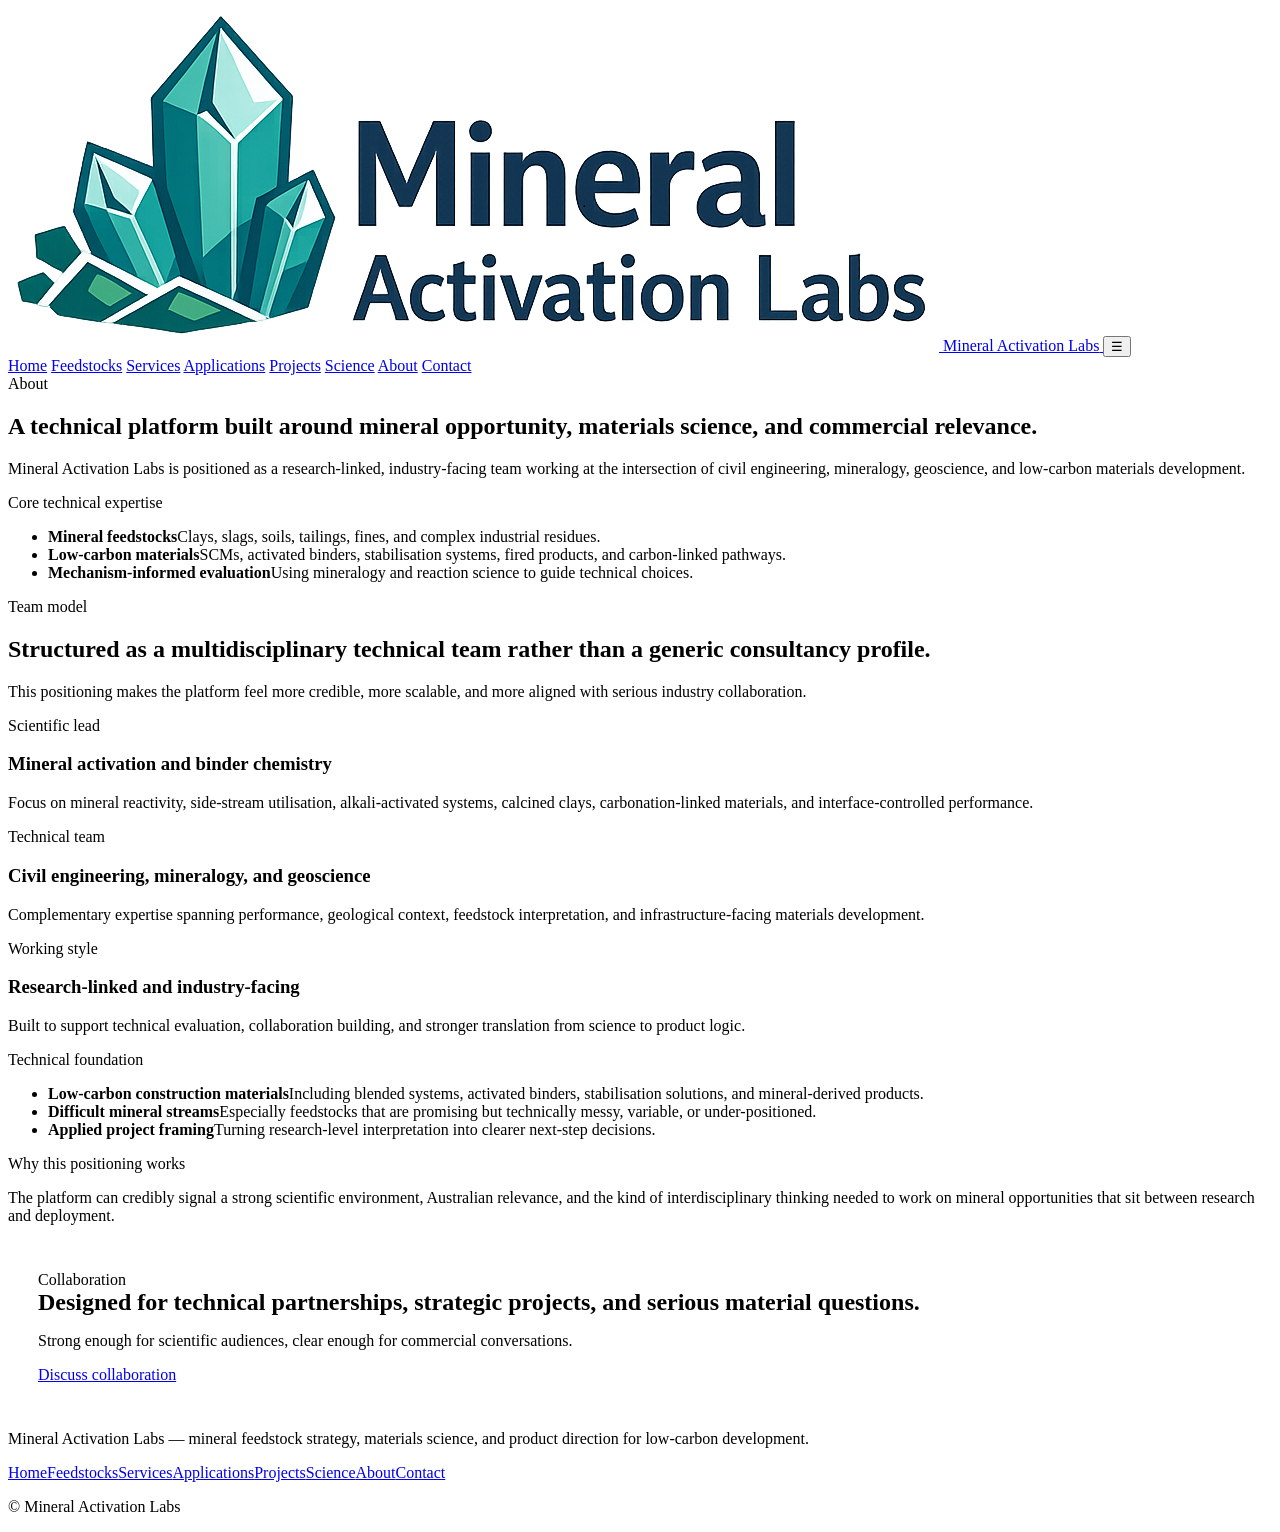
==== commit 86c02be7: "Update about.html" ====
--- a/about.html
+++ b/about.html
@@ -4,696 +4,97 @@
   <meta charset="UTF-8" />
   <meta name="viewport" content="width=device-width, initial-scale=1.0" />
   <title>About | Mineral Activation Labs</title>
-  <meta
-    name="description"
-    content="About Mineral Activation Labs — technical expertise, scientific background, team capability, research track record, and industry-facing relevance."
-  />
-
-  <link rel="preconnect" href="https://fonts.googleapis.com" />
-  <link rel="preconnect" href="https://fonts.gstatic.com" crossorigin />
-  <link
-    href="https://fonts.googleapis.com/css2?family=Inter:wght@300;400;500;600;700&display=swap"
-    rel="stylesheet"
-  />
-
-  <style>
-    :root {
-      --bg: #f8fafc;
-      --white: #ffffff;
-      --text: #0f172a;
-      --muted: #475569;
-      --border: #e2e8f0;
-      --accent: #0f766e;
-      --accent-dark: #0c5f59;
-      --soft: #f1f5f9;
-      --shadow: 0 12px 30px rgba(15, 23, 42, 0.06);
-      --radius: 16px;
-      --container: min(1140px, 92%);
-    }
-
-    * { box-sizing: border-box; }
-
-    html { scroll-behavior: smooth; }
-
-    body {
-      margin: 0;
-      font-family: "Inter", sans-serif;
-      background: var(--bg);
-      color: var(--text);
-      line-height: 1.65;
-    }
-
-    .container {
-      width: var(--container);
-      margin: 0 auto;
-    }
-
-    .site-header {
-      position: sticky;
-      top: 0;
-      z-index: 1000;
-      background: rgba(248, 250, 252, 0.92);
-      backdrop-filter: blur(10px);
-      border-bottom: 1px solid var(--border);
-    }
-
-    .nav {
-      display: flex;
-      align-items: center;
-      justify-content: space-between;
-      gap: 20px;
-      padding: 10px 0;
-    }
-
-    .logo {
-      display: flex;
-      align-items: center;
-      min-width: 0;
-      flex-shrink: 0;
-    }
-
-    .logo-img {
-      height: 72px;
-      width: auto;
-      display: block;
-    }
-
-    .nav-links {
-      display: flex;
-      gap: 22px;
-      align-items: center;
-      flex-wrap: wrap;
-    }
-
-    .nav-links a {
-      text-decoration: none;
-      color: var(--muted);
-      font-size: 14px;
-      font-weight: 500;
-    }
-
-    .nav-links a.active {
-      color: var(--accent);
-      font-weight: 700;
-    }
-
-    .btn {
-      display: inline-block;
-      text-decoration: none;
-      padding: 14px 22px;
-      border-radius: 12px;
-      font-weight: 600;
-      transition: 0.2s ease;
-    }
-
-    .btn-primary {
-      background: var(--accent);
-      color: white;
-    }
-
-    .btn-primary:hover {
-      background: var(--accent-dark);
-      transform: translateY(-1px);
-    }
-
-    .section {
-      padding: 88px 0;
-    }
-
-    .section-alt {
-      background: var(--soft);
-      border-top: 1px solid var(--border);
-      border-bottom: 1px solid var(--border);
-    }
-
-    .page-title {
-      padding: 56px 0 16px;
-    }
-
-    .page-title h1 {
-      margin: 0;
-      font-size: 20px;
-      font-weight: 600;
-      color: var(--muted);
-      letter-spacing: -0.01em;
-    }
-
-    .section-intro {
-      max-width: 820px;
-      margin-bottom: 36px;
-    }
-
-    h2 {
-      margin: 0 0 16px;
-      font-size: 36px;
-      line-height: 1.15;
-      letter-spacing: -0.03em;
-    }
-
-    .section-intro p {
-      margin: 0;
-      color: var(--muted);
-      font-size: 18px;
-    }
-
-    .grid-2 {
-      display: grid;
-      grid-template-columns: repeat(2, 1fr);
-      gap: 24px;
-    }
-
-    .grid-3 {
-      display: grid;
-      grid-template-columns: repeat(3, 1fr);
-      gap: 22px;
-    }
-
-    .grid-4 {
-      display: grid;
-      grid-template-columns: repeat(4, 1fr);
-      gap: 22px;
-    }
-
-    .card {
-      background: var(--white);
-      border: 1px solid var(--border);
-      border-radius: var(--radius);
-      padding: 28px;
-      transition: 0.2s ease;
-      box-shadow: 0 0 0 rgba(0, 0, 0, 0);
-    }
-
-    .card:hover {
-      transform: translateY(-4px);
-      box-shadow: var(--shadow);
-    }
-
-    .card h3 {
-      margin: 0 0 12px;
-      font-size: 21px;
-      letter-spacing: -0.02em;
-    }
-
-    .card h4 {
-      margin: 0 0 10px;
-      font-size: 17px;
-      letter-spacing: -0.02em;
-    }
-
-    .card p {
-      margin: 0;
-      color: var(--muted);
-      font-size: 15px;
-    }
-
-    .about-block {
-      background: var(--white);
-      border: 1px solid var(--border);
-      border-radius: 20px;
-      padding: 34px;
-      box-shadow: var(--shadow);
-      margin-bottom: 24px;
-    }
-
-    .about-head {
-      display: grid;
-      grid-template-columns: 0.82fr 1.18fr;
-      gap: 28px;
-      margin-bottom: 26px;
-      align-items: start;
-    }
-
-    .about-head p {
-      margin: 0;
-      color: var(--muted);
-      font-size: 16px;
-    }
-
-    .number {
-      display: inline-flex;
-      width: 34px;
-      height: 34px;
-      align-items: center;
-      justify-content: center;
-      border-radius: 999px;
-      background: #dff5f1;
-      color: var(--accent);
-      font-size: 14px;
-      font-weight: 700;
-      margin-bottom: 16px;
-    }
-
-    .tag-row {
-      display: flex;
-      flex-wrap: wrap;
-      gap: 10px;
-      margin-top: 18px;
-    }
-
-    .tag {
-      display: inline-block;
-      padding: 8px 12px;
-      border-radius: 999px;
-      background: #eef8f6;
-      color: var(--accent);
-      font-size: 13px;
-      font-weight: 600;
-      border: 1px solid #d7ebe7;
-    }
-
-    .feature-list {
-      margin: 0;
-      padding-left: 18px;
-      color: var(--muted);
-      font-size: 15px;
-    }
-
-    .feature-list li + li {
-      margin-top: 8px;
-    }
-
-    .stats-grid {
-      display: grid;
-      grid-template-columns: repeat(4, 1fr);
-      gap: 22px;
-    }
-
-    .stat-card {
-      background: var(--white);
-      border: 1px solid var(--border);
-      border-radius: var(--radius);
-      padding: 26px;
-      transition: 0.2s ease;
-    }
-
-    .stat-card:hover {
-      transform: translateY(-4px);
-      box-shadow: var(--shadow);
-    }
-
-    .stat-value {
-      display: block;
-      margin-bottom: 8px;
-      font-size: 30px;
-      line-height: 1;
-      letter-spacing: -0.04em;
-      font-weight: 700;
-      color: var(--text);
-    }
-
-    .stat-label {
-      display: block;
-      font-size: 14px;
-      color: var(--muted);
-    }
-
-    .link-card {
-      display: block;
-      text-decoration: none;
-      background: var(--white);
-      border: 1px solid var(--border);
-      border-radius: var(--radius);
-      padding: 24px;
-      transition: 0.2s ease;
-      color: inherit;
-    }
-
-    .link-card:hover {
-      transform: translateY(-4px);
-      box-shadow: var(--shadow);
-    }
-
-    .link-card h4 {
-      margin: 0 0 8px;
-      font-size: 17px;
-      letter-spacing: -0.02em;
-    }
-
-    .link-card p {
-      margin: 0;
-      color: var(--muted);
-      font-size: 15px;
-    }
-
-    .site-footer {
-      padding: 34px 0;
-      border-top: 1px solid var(--border);
-      color: var(--muted);
-      font-size: 14px;
-      background: var(--white);
-    }
-
-    @media (max-width: 980px) {
-      .grid-4,
-      .grid-3,
-      .grid-2,
-      .about-head,
-      .stats-grid {
-        grid-template-columns: 1fr;
-      }
-
-      .nav {
-        flex-wrap: wrap;
-      }
-
-      .nav-links {
-        order: 3;
-        width: 100%;
-        gap: 14px;
-      }
-
-      h2 { font-size: 30px; }
-      .section { padding: 72px 0; }
-      .page-title { padding: 40px 0 8px; }
-    }
-
-    @media (max-width: 640px) {
-      .logo-img {
-        height: 36px;
-      }
-
-      .about-block,
-      .card,
-      .stat-card,
-      .link-card {
-        padding: 22px;
-      }
-    }
-  </style>
+  <meta name="description" content="About Mineral Activation Labs, the team model, technical foundation, and industry-facing positioning." />
+  <link rel="stylesheet" href="styles.css" />
 </head>
 <body>
-  <header class="site-header">
-    <div class="container nav">
-      <div class="logo">
-        <img src="logo.png" alt="Mineral Activation Labs" class="logo-img" />
-      </div>
 
-      <nav class="nav-links">
-        <a href="index.html#why-now">Why now</a>
-        <a href="index.html#services">Services</a>
-        <a href="feedstocks.html">Feedstocks</a>
-        <a href="index.html#industries">Industries</a>
-        <a href="index.html#opportunities">Opportunities</a>
-        <a href="about.html" class="active">About</a>
-      </nav>
+<header class="site-header">
+  <div class="container header-inner">
+    <a class="brand" href="index.html" aria-label="Mineral Activation Labs home">
+      <img src="logo.png" alt="Mineral Activation Labs logo" />
+      <span class="brand-text">Mineral Activation Labs</span>
+    </a>
+    <button class="nav-toggle" aria-label="Open navigation">☰</button>
+    <nav class="site-nav">
+      <a href="index.html" class="">Home</a>
+<a href="feedstocks.html" class="">Feedstocks</a>
+<a href="services.html" class="">Services</a>
+<a href="applications.html" class="">Applications</a>
+<a href="projects.html" class="">Projects</a>
+<a href="science.html" class="">Science</a>
+<a href="about.html" class="active">About</a>
+      <a href="contact.html" class="nav-cta ">Contact</a>
+    </nav>
+  </div>
+</header>
+<main>
 
-      <a class="btn btn-primary" href="index.html#contact">Discuss a project</a>
+<section class="hero">
+  <div class="container hero-grid">
+    <div class="hero-panel">
+      <span class="eyebrow">About</span>
+      <h1>A technical platform built around mineral opportunity, materials science, and commercial relevance.</h1>
+      <p>Mineral Activation Labs is positioned as a research-linked, industry-facing team working at the intersection of civil engineering, mineralogy, geoscience, and low-carbon materials development.</p>
     </div>
-  </header>
+    <aside class="hero-side">
+      <div class="hero-kicker">Core technical expertise</div>
+      <ul class="hero-list">
+        <li><strong>Mineral feedstocks</strong>Clays, slags, soils, tailings, fines, and complex industrial residues.</li>
+        <li><strong>Low-carbon materials</strong>SCMs, activated binders, stabilisation systems, fired products, and carbon-linked pathways.</li>
+        <li><strong>Mechanism-informed evaluation</strong>Using mineralogy and reaction science to guide technical choices.</li>
+      </ul>
+    </aside>
+  </div>
+</section>
 
-  <main>
-    <section class="page-title">
-      <div class="container">
-        <h1>About</h1>
-      </div>
-    </section>
+<section class="section">
+  <div class="container">
+    <div class="section-heading">
+      <div><span class="eyebrow">Team model</span><h2>Structured as a multidisciplinary technical team rather than a generic consultancy profile.</h2></div>
+      <p>This positioning makes the platform feel more credible, more scalable, and more aligned with serious industry collaboration.</p>
+    </div>
+    <div class="grid-3">
+      <div class="team-card"><span class="kicker">Scientific lead</span><h3>Mineral activation and binder chemistry</h3><p>Focus on mineral reactivity, side-stream utilisation, alkali-activated systems, calcined clays, carbonation-linked materials, and interface-controlled performance.</p></div>
+      <div class="team-card"><span class="kicker">Technical team</span><h3>Civil engineering, mineralogy, and geoscience</h3><p>Complementary expertise spanning performance, geological context, feedstock interpretation, and infrastructure-facing materials development.</p></div>
+      <div class="team-card"><span class="kicker">Working style</span><h3>Research-linked and industry-facing</h3><p>Built to support technical evaluation, collaboration building, and stronger translation from science to product logic.</p></div>
+    </div>
+  </div>
+</section>
 
-    <section id="expertise" class="section">
-      <div class="container">
-        <div class="section-intro">
-          <h2>Core technical expertise</h2>
-          <p>
-            Mineral Activation Labs brings together expertise across civil engineering, mineralogy,
-            geochemistry, and cementitious materials to evaluate underused mineral resources for
-            low-carbon construction materials and related mineral products.
-          </p>
-        </div>
+<section class="section">
+  <div class="container split">
+    <div class="card">
+      <span class="kicker">Technical foundation</span>
+      <ul class="detail-list">
+        <li><strong>Low-carbon construction materials</strong>Including blended systems, activated binders, stabilisation solutions, and mineral-derived products.</li>
+        <li><strong>Difficult mineral streams</strong>Especially feedstocks that are promising but technically messy, variable, or under-positioned.</li>
+        <li><strong>Applied project framing</strong>Turning research-level interpretation into clearer next-step decisions.</li>
+      </ul>
+    </div>
+    <div class="card">
+      <span class="kicker">Why this positioning works</span>
+      <p>The platform can credibly signal a strong scientific environment, Australian relevance, and the kind of interdisciplinary thinking needed to work on mineral opportunities that sit between research and deployment.</p>
+    </div>
+  </div>
+</section>
 
-        <article class="about-block">
-          <div class="about-head">
-            <div>
-              <div class="number">01</div>
-              <h3>Technical foundation</h3>
-            </div>
-            <p>
-              The platform is built around the technical disciplines most relevant to feedstock
-              qualification: mineralogical interpretation, reaction-driven chemistry, processing realism,
-              and performance relevance in engineered material systems.
-            </p>
-          </div>
+<section class="section compact">
+  <div class="container cta-box" style="padding:30px;">
+    <div><span class="kicker">Collaboration</span><h2 style="margin:0 0 8px;">Designed for technical partnerships, strategic projects, and serious material questions.</h2><p>Strong enough for scientific audiences, clear enough for commercial conversations.</p></div>
+    <a class="btn btn-primary" href="contact.html">Discuss collaboration</a>
+  </div>
+</section>
 
-          <div class="tag-row">
-            <span class="tag">Civil engineering</span>
-            <span class="tag">Mineralogy</span>
-            <span class="tag">Geochemistry</span>
-            <span class="tag">Cementitious materials</span>
-            <span class="tag">Alkali activation</span>
-            <span class="tag">Mineral side streams</span>
-          </div>
+</main>
 
-          <div class="grid-3" style="margin-top: 24px;">
-            <div class="card">
-              <h4>Civil engineering and materials</h4>
-              <ul class="feature-list">
-                <li>Cementitious materials and binder systems</li>
-                <li>Durability and engineering performance</li>
-                <li>Construction relevance of mineral resources</li>
-                <li>Application-focused material evaluation</li>
-              </ul>
-            </div>
-
-            <div class="card">
-              <h4>Mineralogy and geochemistry</h4>
-              <ul class="feature-list">
-                <li>Phase assemblage and mineral transformation</li>
-                <li>Reactivity controls and pathway suitability</li>
-                <li>Dissolution, precipitation, and solution chemistry</li>
-                <li>Interpretation beyond bulk composition alone</li>
-              </ul>
-            </div>
-
-            <div class="card">
-              <h4>Feedstock systems</h4>
-              <ul class="feature-list">
-                <li>Clays and clay-rich soils</li>
-                <li>Fe-rich and metallurgical slags</li>
-                <li>Treated soils and industrial residues</li>
-                <li>Tailings, fines, and mineral side streams</li>
-              </ul>
-            </div>
-          </div>
-        </article>
-      </div>
-    </section>
-
-    <section id="background" class="section section-alt">
-      <div class="container">
-        <div class="section-intro">
-          <h2>Scientific background</h2>
-          <p>
-            The work behind Mineral Activation Labs is informed by active research linked to UNSW Sydney,
-            including expertise connected to the School of Civil and Environmental Engineering.
-          </p>
-        </div>
-
-        <article class="about-block">
-          <div class="about-head">
-            <div>
-              <div class="number">02</div>
-              <h3>Research-linked foundation</h3>
-            </div>
-            <p>
-              Its scientific basis includes low-carbon cementitious systems, alkali-activated materials,
-              sodium silicate chemistry, calcined clays, silicate-rich mineral systems, Fe-rich byproducts,
-              and the reactivity of difficult mineral streams considered for construction applications.
-            </p>
-          </div>
-
-          <div class="grid-2">
-            <div class="card">
-              <h4>Research themes</h4>
-              <ul class="feature-list">
-                <li>Low-carbon cement and concrete materials</li>
-                <li>Alkali-activated and silicate-based systems</li>
-                <li>Calcined clays and clay-rich soils</li>
-                <li>Fe-rich byproducts and industrial residues</li>
-              </ul>
-            </div>
-
-            <div class="card">
-              <h4>Practical value of this background</h4>
-              <ul class="feature-list">
-                <li>More rigorous interpretation of uncertain materials</li>
-                <li>Better understanding of pathway fit and process demand</li>
-                <li>Stronger link between mechanism and application</li>
-                <li>Higher-quality early-stage technical decisions</li>
-              </ul>
-            </div>
-          </div>
-        </article>
-      </div>
-    </section>
-
-    <section id="team" class="section">
-      <div class="container">
-        <div class="section-intro">
-          <h2>Team</h2>
-          <p>
-            Mineral Activation Labs is supported by a multidisciplinary scientific team with backgrounds
-            across civil engineering, mineralogy, geochemistry, cement and concrete materials, and
-            waste-derived mineral systems.
-          </p>
-        </div>
-
-        <article class="about-block">
-          <div class="about-head">
-            <div>
-              <div class="number">03</div>
-              <h3>Multidisciplinary capability</h3>
-            </div>
-            <p>
-              The team combines research depth, laboratory-based materials understanding, and applied
-              interpretation of how unconventional mineral streams behave in engineered systems. This
-              structure allows technical questions to be approached from multiple angles rather than from
-              a single testing or consulting lens.
-            </p>
-          </div>
-
-          <div class="grid-3">
-            <div class="card">
-              <h4>Materials and binder chemistry</h4>
-              <p>
-                Capability in cementitious systems, silicate binders, alkali activation, phase evolution,
-                and material performance in low-carbon construction contexts.
-              </p>
-            </div>
-
-            <div class="card">
-              <h4>Mineral assessment and reactivity</h4>
-              <p>
-                Expertise in interpreting mineral feedstocks through phase assemblage, transformation
-                behaviour, reaction potential, and likely technical constraints.
-              </p>
-            </div>
-
-            <div class="card">
-              <h4>Applied technical direction</h4>
-              <p>
-                Team capability focused on turning scientific data into clearer decisions about whether
-                a feedstock should move forward and under what development pathway.
-              </p>
-            </div>
-          </div>
-        </article>
-      </div>
-    </section>
-
-    <section id="track-record" class="section section-alt">
-      <div class="container">
-        <div class="section-intro">
-          <h2>Research track record</h2>
-          <p>
-            The scientific profile behind Mineral Activation Labs includes a strong publication and
-            research record in materials, minerals, and low-carbon construction systems.
-          </p>
-        </div>
-
-        <div class="stats-grid">
-          <div class="stat-card">
-            <span class="stat-value">50+</span>
-            <span class="stat-label">scientific publications</span>
-          </div>
-          <div class="stat-card">
-            <span class="stat-value">Peer-reviewed</span>
-            <span class="stat-label">journal-led research output</span>
-          </div>
-          <div class="stat-card">
-            <span class="stat-value">Applied</span>
-            <span class="stat-label">industry-linked project experience</span>
-          </div>
-          <div class="stat-card">
-            <span class="stat-value">International</span>
-            <span class="stat-label">research and collaboration network</span>
-          </div>
-        </div>
-      </div>
-    </section>
-
-    <section id="relevance" class="section">
-      <div class="container">
-        <div class="section-intro">
-          <h2>Industry-facing relevance</h2>
-          <p>
-            Mineral Activation Labs is positioned between research and application, helping clarify whether
-            a mineral stream is technically worth developing, what pathway is most realistic, and what
-            constraints are likely to define its usefulness.
-          </p>
-        </div>
-
-        <div class="grid-3">
-          <div class="card">
-            <h3>Early-stage feedstock clarity</h3>
-            <p>
-              Support before broader testing or pilot work begins, when technical uncertainty is still high
-              and material direction is not yet clear.
-            </p>
-          </div>
-
-          <div class="card">
-            <h3>Mechanism-informed evaluation</h3>
-            <p>
-              Interpretation that goes beyond chemistry tables to include mineralogy, reactivity,
-              likely phase evolution, and pathway fit.
-            </p>
-          </div>
-
-          <div class="card">
-            <h3>Development direction</h3>
-            <p>
-              Clearer technical judgement on activation strategy, processing realism, and potential fit
-              in low-carbon material systems.
-            </p>
-          </div>
-        </div>
-      </div>
-    </section>
-
-    <section id="links" class="section section-alt">
-      <div class="container">
-        <div class="section-intro">
-          <h2>External links</h2>
-          <p>
-            Visible research and professional references help reinforce technical trust.
-          </p>
-        </div>
-
-        <div class="grid-3">
-          <a
-            class="link-card"
-            href="https://scholar.google.com/citations?user=RAulpQoAAAAJ&hl=en"
-            target="_blank"
-            rel="noopener"
-          >
-            <h4>Google Scholar</h4>
-            <p>Publication profile, citations, and research output.</p>
-          </a>
-
-          <a
-            class="link-card"
-            href="#"
-            target="_blank"
-            rel="noopener"
-          >
-            <h4>LinkedIn</h4>
-            <p>Professional profile, collaborations, and external visibility.</p>
-          </a>
-
-          <a
-            class="link-card"
-            href="#"
-            target="_blank"
-            rel="noopener"
-          >
-            <h4>Selected publications</h4>
-            <p>Curated papers relevant to mineral activation and feedstock qualification.</p>
-          </a>
-        </div>
-      </div>
-    </section>
-  </main>
-
-  <footer class="site-footer">
-    <div class="container">© Mineral Activation Labs</div>
-  </footer>
+<footer class="footer">
+  <div class="container footer-inner">
+    <p>Mineral Activation Labs — mineral feedstock strategy, materials science, and product direction for low-carbon development.</p>
+    <div class="footer-nav"><a href="index.html">Home</a><a href="feedstocks.html">Feedstocks</a><a href="services.html">Services</a><a href="applications.html">Applications</a><a href="projects.html">Projects</a><a href="science.html">Science</a><a href="about.html">About</a><a href="contact.html">Contact</a></div>
+    <p>© <span data-year></span> Mineral Activation Labs</p>
+  </div>
+</footer>
+<script src="script.js"></script>
 </body>
 </html>
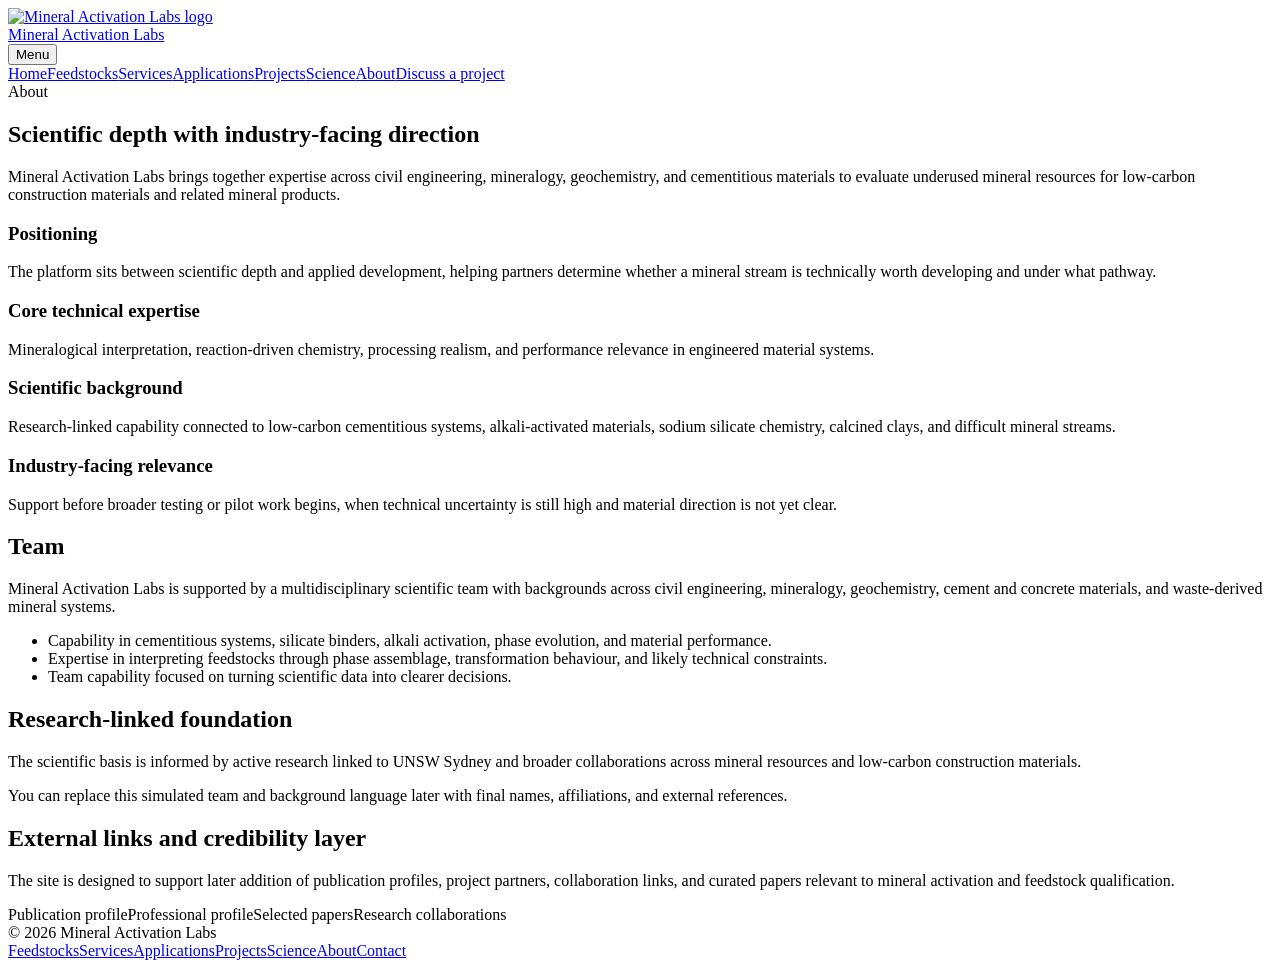
==== commit 9c23db91: "Update about.html" ====
--- a/about.html
+++ b/about.html
@@ -4,27 +4,23 @@
   <meta charset="UTF-8" />
   <meta name="viewport" content="width=device-width, initial-scale=1.0" />
   <title>About | Mineral Activation Labs</title>
-  <meta name="description" content="About Mineral Activation Labs, the team model, technical foundation, and industry-facing positioning." />
-  <link rel="stylesheet" href="styles.css" />
+  <meta name="description" content="About Mineral Activation Labs and the scientific team behind the platform." />
+  <link rel="preconnect" href="https://fonts.googleapis.com" />
+  <link rel="preconnect" href="https://fonts.gstatic.com" crossorigin />
+  <link href="https://fonts.googleapis.com/css2?family=Inter:wght@400;500;600;700;800&display=swap" rel="stylesheet" />
+  <link rel="stylesheet" href="assets/style.css" />
 </head>
 <body>
 
 <header class="site-header">
   <div class="container header-inner">
-    <a class="brand" href="index.html" aria-label="Mineral Activation Labs home">
-      <img src="logo.png" alt="Mineral Activation Labs logo" />
-      <span class="brand-text">Mineral Activation Labs</span>
+    <a href="index.html" class="brand" aria-label="Mineral Activation Labs home">
+      <img src="assets/logo.png" alt="Mineral Activation Labs logo" class="brand-logo" />
+      <div class="brand-text">Mineral Activation Labs</div>
     </a>
-    <button class="nav-toggle" aria-label="Open navigation">☰</button>
-    <nav class="site-nav">
-      <a href="index.html" class="">Home</a>
-<a href="feedstocks.html" class="">Feedstocks</a>
-<a href="services.html" class="">Services</a>
-<a href="applications.html" class="">Applications</a>
-<a href="projects.html" class="">Projects</a>
-<a href="science.html" class="">Science</a>
-<a href="about.html" class="active">About</a>
-      <a href="contact.html" class="nav-cta ">Contact</a>
+    <button class="nav-toggle" aria-label="Toggle navigation" aria-expanded="false">Menu</button>
+    <nav class="nav" aria-label="Primary navigation">
+      <a href="index.html" class="">Home</a><a href="feedstocks.html" class="">Feedstocks</a><a href="services.html" class="">Services</a><a href="applications.html" class="">Applications</a><a href="projects.html" class="">Projects</a><a href="science.html" class="">Science</a><a href="about.html" class="active">About</a><a href="contact.html" class="nav-cta">Discuss a project</a>
     </nav>
   </div>
 </header>
@@ -32,69 +28,44 @@
 
 <section class="hero">
   <div class="container hero-grid">
-    <div class="hero-panel">
-      <span class="eyebrow">About</span>
-      <h1>A technical platform built around mineral opportunity, materials science, and commercial relevance.</h1>
-      <p>Mineral Activation Labs is positioned as a research-linked, industry-facing team working at the intersection of civil engineering, mineralogy, geoscience, and low-carbon materials development.</p>
+    <div class="hero-copy">
+      <div class="eyebrow">About</div>
+      <h1>Scientific depth with industry-facing direction</h1>
+      <p>Mineral Activation Labs brings together expertise across civil engineering, mineralogy, geochemistry, and cementitious materials to evaluate underused mineral resources for low-carbon construction materials and related mineral products.</p>
     </div>
-    <aside class="hero-side">
-      <div class="hero-kicker">Core technical expertise</div>
-      <ul class="hero-list">
-        <li><strong>Mineral feedstocks</strong>Clays, slags, soils, tailings, fines, and complex industrial residues.</li>
-        <li><strong>Low-carbon materials</strong>SCMs, activated binders, stabilisation systems, fired products, and carbon-linked pathways.</li>
-        <li><strong>Mechanism-informed evaluation</strong>Using mineralogy and reaction science to guide technical choices.</li>
-      </ul>
-    </aside>
+    <div class="hero-panel"><h3>Positioning</h3><p>The platform sits between scientific depth and applied development, helping partners determine whether a mineral stream is technically worth developing and under what pathway.</p></div>
   </div>
 </section>
-
-<section class="section">
+<section class="section tight">
   <div class="container">
-    <div class="section-heading">
-      <div><span class="eyebrow">Team model</span><h2>Structured as a multidisciplinary technical team rather than a generic consultancy profile.</h2></div>
-      <p>This positioning makes the platform feel more credible, more scalable, and more aligned with serious industry collaboration.</p>
-    </div>
     <div class="grid-3">
-      <div class="team-card"><span class="kicker">Scientific lead</span><h3>Mineral activation and binder chemistry</h3><p>Focus on mineral reactivity, side-stream utilisation, alkali-activated systems, calcined clays, carbonation-linked materials, and interface-controlled performance.</p></div>
-      <div class="team-card"><span class="kicker">Technical team</span><h3>Civil engineering, mineralogy, and geoscience</h3><p>Complementary expertise spanning performance, geological context, feedstock interpretation, and infrastructure-facing materials development.</p></div>
-      <div class="team-card"><span class="kicker">Working style</span><h3>Research-linked and industry-facing</h3><p>Built to support technical evaluation, collaboration building, and stronger translation from science to product logic.</p></div>
+      <div class="card"><h3>Core technical expertise</h3><p>Mineralogical interpretation, reaction-driven chemistry, processing realism, and performance relevance in engineered material systems.</p></div>
+      <div class="card"><h3>Scientific background</h3><p>Research-linked capability connected to low-carbon cementitious systems, alkali-activated materials, sodium silicate chemistry, calcined clays, and difficult mineral streams.</p></div>
+      <div class="card"><h3>Industry-facing relevance</h3><p>Support before broader testing or pilot work begins, when technical uncertainty is still high and material direction is not yet clear.</p></div>
     </div>
   </div>
 </section>
-
 <section class="section">
-  <div class="container split">
-    <div class="card">
-      <span class="kicker">Technical foundation</span>
-      <ul class="detail-list">
-        <li><strong>Low-carbon construction materials</strong>Including blended systems, activated binders, stabilisation solutions, and mineral-derived products.</li>
-        <li><strong>Difficult mineral streams</strong>Especially feedstocks that are promising but technically messy, variable, or under-positioned.</li>
-        <li><strong>Applied project framing</strong>Turning research-level interpretation into clearer next-step decisions.</li>
-      </ul>
-    </div>
-    <div class="card">
-      <span class="kicker">Why this positioning works</span>
-      <p>The platform can credibly signal a strong scientific environment, Australian relevance, and the kind of interdisciplinary thinking needed to work on mineral opportunities that sit between research and deployment.</p>
+  <div class="container">
+    <div class="split-panel">
+      <div class="panel"><h2>Team</h2><p>Mineral Activation Labs is supported by a multidisciplinary scientific team with backgrounds across civil engineering, mineralogy, geochemistry, cement and concrete materials, and waste-derived mineral systems.</p><ul class="list-clean"><li>Capability in cementitious systems, silicate binders, alkali activation, phase evolution, and material performance.</li><li>Expertise in interpreting feedstocks through phase assemblage, transformation behaviour, and likely technical constraints.</li><li>Team capability focused on turning scientific data into clearer decisions.</li></ul></div>
+      <div class="panel"><h2>Research-linked foundation</h2><p>The scientific basis is informed by active research linked to UNSW Sydney and broader collaborations across mineral resources and low-carbon construction materials.</p><p class="small">You can replace this simulated team and background language later with final names, affiliations, and external references.</p></div>
     </div>
   </div>
 </section>
-
-<section class="section compact">
-  <div class="container cta-box" style="padding:30px;">
-    <div><span class="kicker">Collaboration</span><h2 style="margin:0 0 8px;">Designed for technical partnerships, strategic projects, and serious material questions.</h2><p>Strong enough for scientific audiences, clear enough for commercial conversations.</p></div>
-    <a class="btn btn-primary" href="contact.html">Discuss collaboration</a>
+<section class="section">
+  <div class="container">
+    <div class="cta-box"><h2>External links and credibility layer</h2><p>The site is designed to support later addition of publication profiles, project partners, collaboration links, and curated papers relevant to mineral activation and feedstock qualification.</p><div class="tag-row"><span class="tag">Publication profile</span><span class="tag">Professional profile</span><span class="tag">Selected papers</span><span class="tag">Research collaborations</span></div></div>
   </div>
 </section>
-
 </main>
 
-<footer class="footer">
+<footer class="site-footer">
   <div class="container footer-inner">
-    <p>Mineral Activation Labs — mineral feedstock strategy, materials science, and product direction for low-carbon development.</p>
-    <div class="footer-nav"><a href="index.html">Home</a><a href="feedstocks.html">Feedstocks</a><a href="services.html">Services</a><a href="applications.html">Applications</a><a href="projects.html">Projects</a><a href="science.html">Science</a><a href="about.html">About</a><a href="contact.html">Contact</a></div>
-    <p>© <span data-year></span> Mineral Activation Labs</p>
+    <div>© 2026 Mineral Activation Labs</div>
+    <div class="footer-nav"><a href="feedstocks.html">Feedstocks</a><a href="services.html">Services</a><a href="applications.html">Applications</a><a href="projects.html">Projects</a><a href="science.html">Science</a><a href="about.html">About</a><a href="contact.html">Contact</a></div>
   </div>
 </footer>
-<script src="script.js"></script>
+<script src="assets/script.js"></script>
 </body>
 </html>
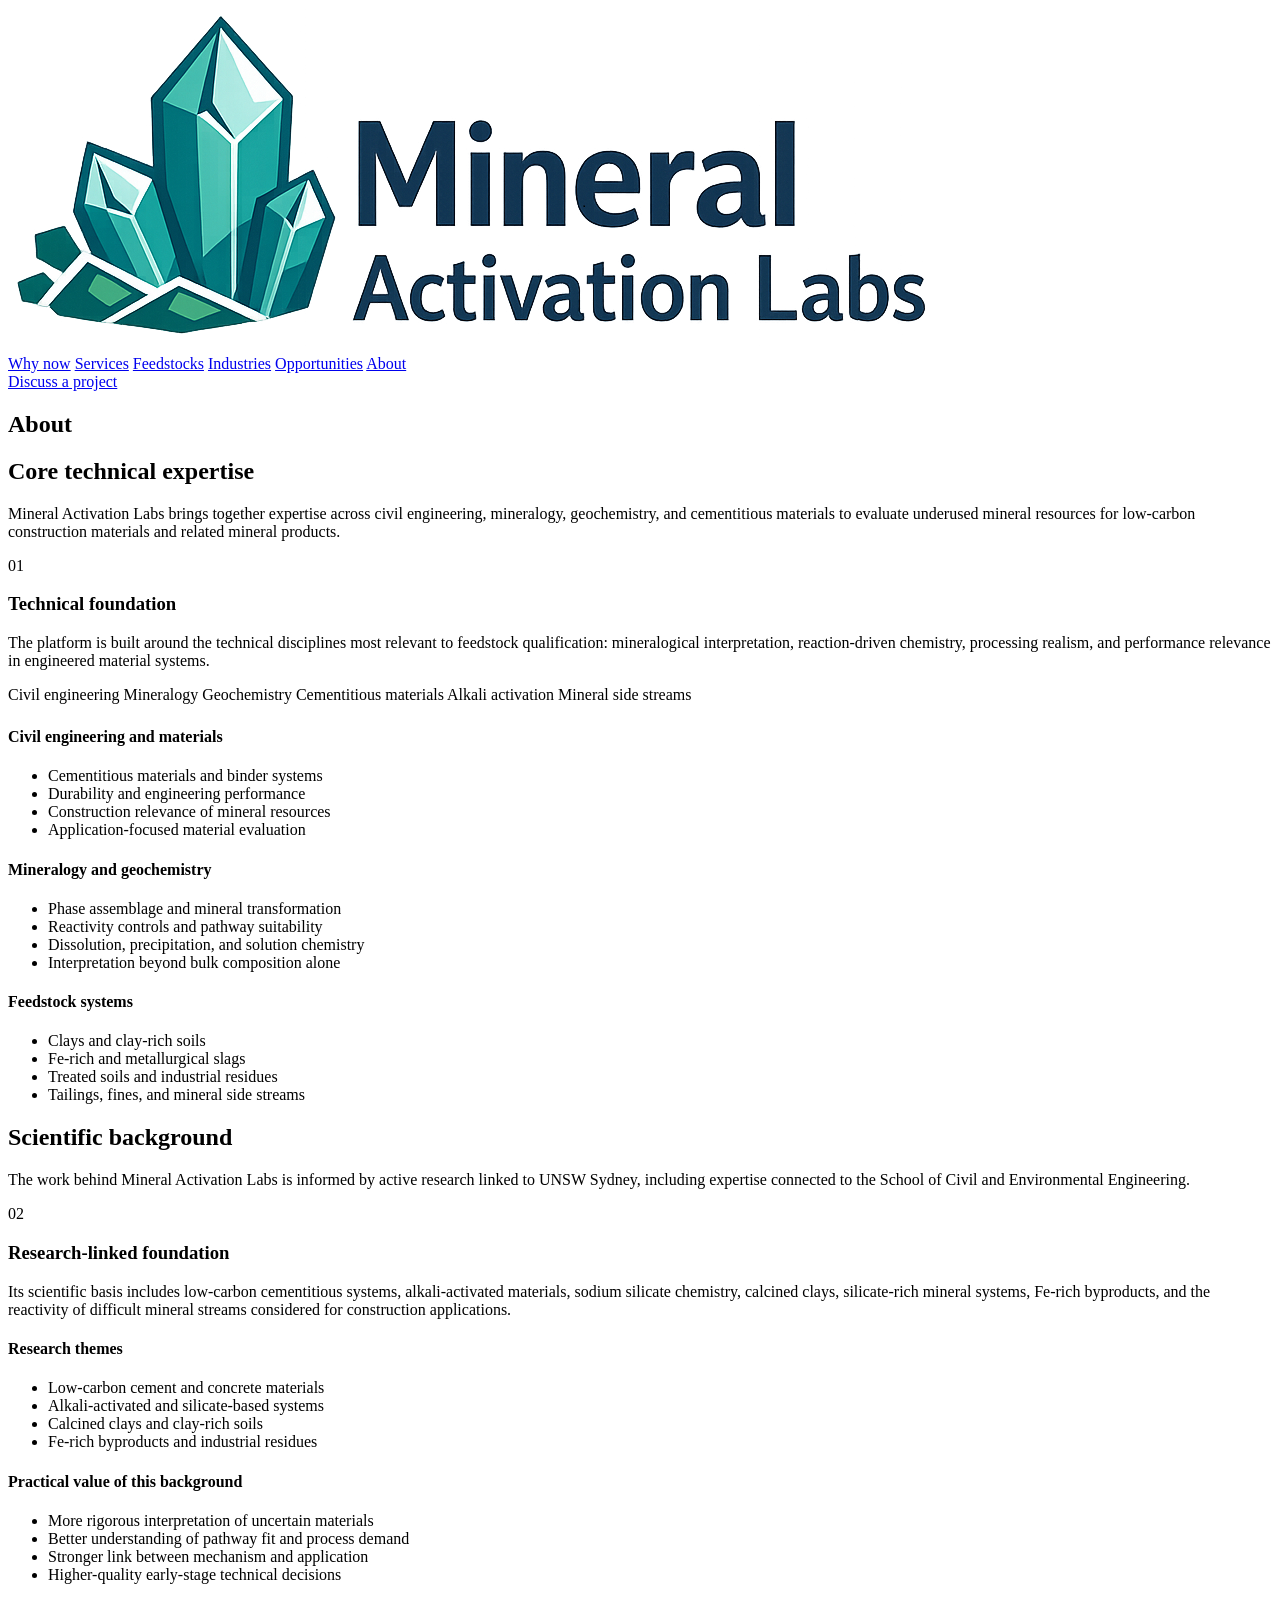
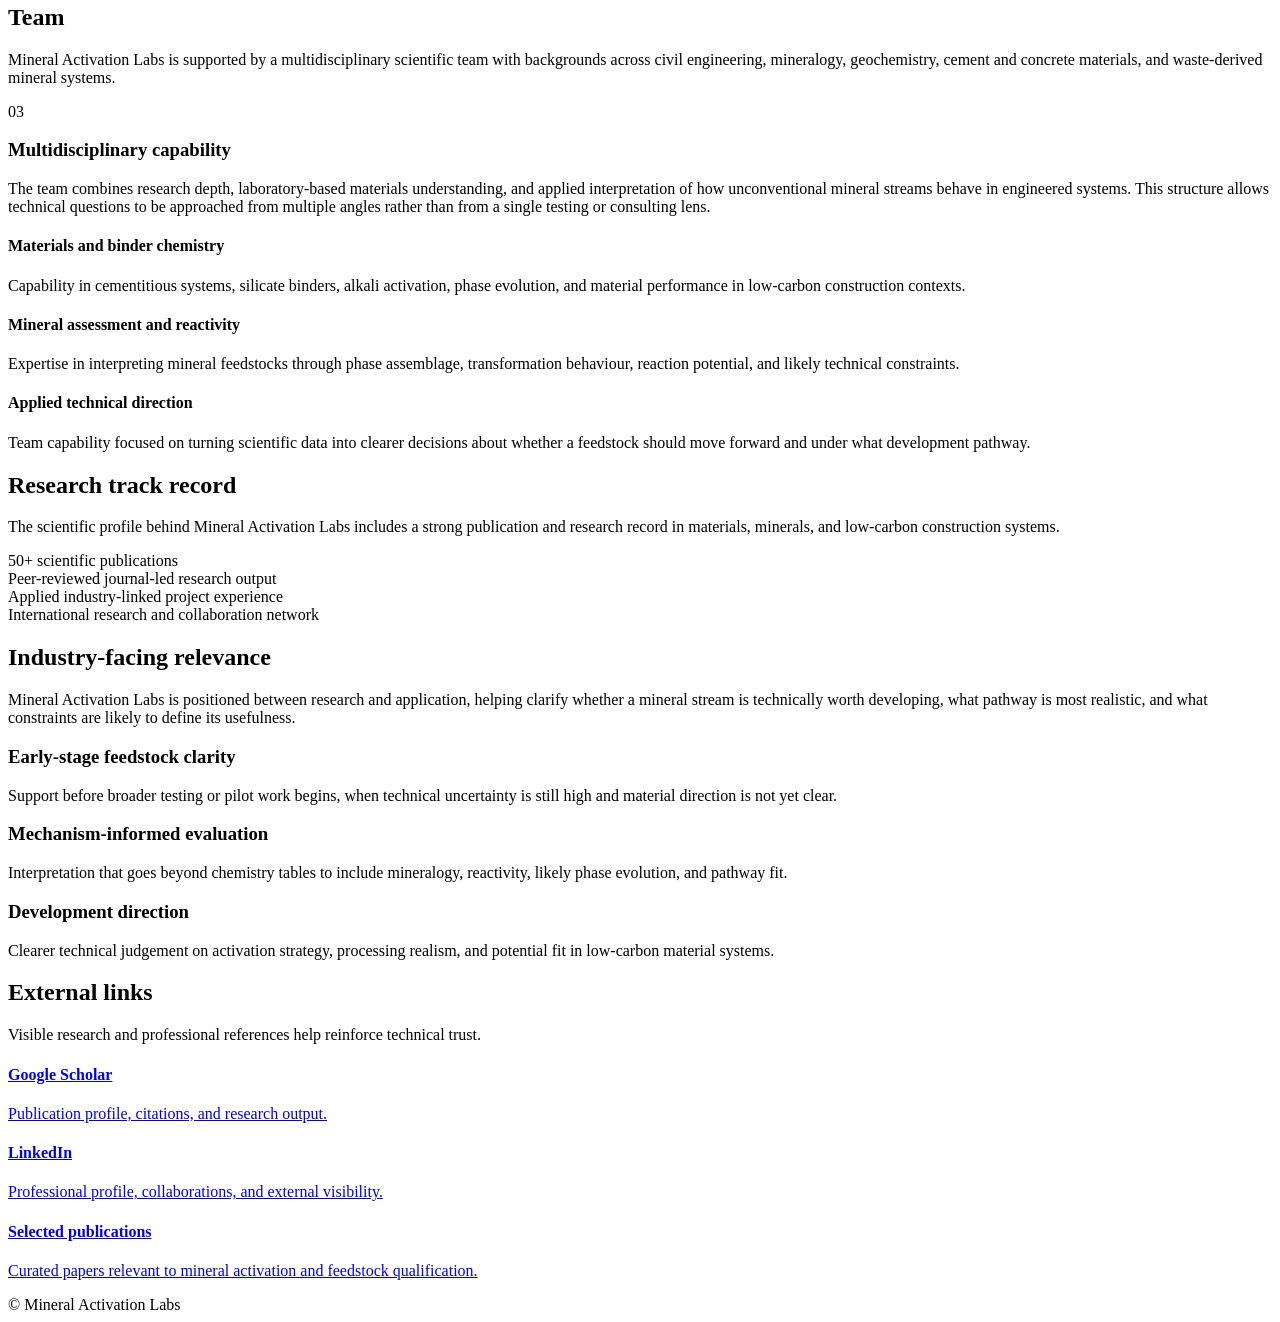
==== commit e9078f87: "Update about.html" ====
--- a/about.html
+++ b/about.html
@@ -4,68 +4,333 @@
   <meta charset="UTF-8" />
   <meta name="viewport" content="width=device-width, initial-scale=1.0" />
   <title>About | Mineral Activation Labs</title>
-  <meta name="description" content="About Mineral Activation Labs and the scientific team behind the platform." />
+  <meta
+    name="description"
+    content="About Mineral Activation Labs — technical expertise, scientific background, team capability, research track record, and industry-facing relevance."
+  />
+
   <link rel="preconnect" href="https://fonts.googleapis.com" />
   <link rel="preconnect" href="https://fonts.gstatic.com" crossorigin />
-  <link href="https://fonts.googleapis.com/css2?family=Inter:wght@400;500;600;700;800&display=swap" rel="stylesheet" />
-  <link rel="stylesheet" href="assets/style.css" />
+  <link
+    href="https://fonts.googleapis.com/css2?family=Inter:wght@300;400;500;600;700&display=swap"
+    rel="stylesheet"
+  />
+  <link rel="stylesheet" href="assets/site.css" />
+
 </head>
 <body>
-
-<header class="site-header">
-  <div class="container header-inner">
-    <a href="index.html" class="brand" aria-label="Mineral Activation Labs home">
-      <img src="assets/logo.png" alt="Mineral Activation Labs logo" class="brand-logo" />
-      <div class="brand-text">Mineral Activation Labs</div>
-    </a>
-    <button class="nav-toggle" aria-label="Toggle navigation" aria-expanded="false">Menu</button>
-    <nav class="nav" aria-label="Primary navigation">
-      <a href="index.html" class="">Home</a><a href="feedstocks.html" class="">Feedstocks</a><a href="services.html" class="">Services</a><a href="applications.html" class="">Applications</a><a href="projects.html" class="">Projects</a><a href="science.html" class="">Science</a><a href="about.html" class="active">About</a><a href="contact.html" class="nav-cta">Discuss a project</a>
-    </nav>
-  </div>
-</header>
-<main>
-
-<section class="hero">
-  <div class="container hero-grid">
-    <div class="hero-copy">
-      <div class="eyebrow">About</div>
-      <h1>Scientific depth with industry-facing direction</h1>
-      <p>Mineral Activation Labs brings together expertise across civil engineering, mineralogy, geochemistry, and cementitious materials to evaluate underused mineral resources for low-carbon construction materials and related mineral products.</p>
+  <header class="site-header">
+    <div class="container nav">
+      <div class="logo">
+        <img src="assets/logo.png" alt="Mineral Activation Labs" class="logo-img" />
+      </div>
+
+      <nav class="nav-links">
+        <a href="index.html#why-now">Why now</a>
+        <a href="index.html#services">Services</a>
+        <a href="feedstocks.html">Feedstocks</a>
+        <a href="index.html#industries">Industries</a>
+        <a href="index.html#opportunities">Opportunities</a>
+        <a href="about.html" class="active">About</a>
+      </nav>
+
+      <a class="btn btn-primary" href="index.html#contact">Discuss a project</a>
     </div>
-    <div class="hero-panel"><h3>Positioning</h3><p>The platform sits between scientific depth and applied development, helping partners determine whether a mineral stream is technically worth developing and under what pathway.</p></div>
-  </div>
-</section>
-<section class="section tight">
-  <div class="container">
-    <div class="grid-3">
-      <div class="card"><h3>Core technical expertise</h3><p>Mineralogical interpretation, reaction-driven chemistry, processing realism, and performance relevance in engineered material systems.</p></div>
-      <div class="card"><h3>Scientific background</h3><p>Research-linked capability connected to low-carbon cementitious systems, alkali-activated materials, sodium silicate chemistry, calcined clays, and difficult mineral streams.</p></div>
-      <div class="card"><h3>Industry-facing relevance</h3><p>Support before broader testing or pilot work begins, when technical uncertainty is still high and material direction is not yet clear.</p></div>
-    </div>
-  </div>
-</section>
-<section class="section">
-  <div class="container">
-    <div class="split-panel">
-      <div class="panel"><h2>Team</h2><p>Mineral Activation Labs is supported by a multidisciplinary scientific team with backgrounds across civil engineering, mineralogy, geochemistry, cement and concrete materials, and waste-derived mineral systems.</p><ul class="list-clean"><li>Capability in cementitious systems, silicate binders, alkali activation, phase evolution, and material performance.</li><li>Expertise in interpreting feedstocks through phase assemblage, transformation behaviour, and likely technical constraints.</li><li>Team capability focused on turning scientific data into clearer decisions.</li></ul></div>
-      <div class="panel"><h2>Research-linked foundation</h2><p>The scientific basis is informed by active research linked to UNSW Sydney and broader collaborations across mineral resources and low-carbon construction materials.</p><p class="small">You can replace this simulated team and background language later with final names, affiliations, and external references.</p></div>
-    </div>
-  </div>
-</section>
-<section class="section">
-  <div class="container">
-    <div class="cta-box"><h2>External links and credibility layer</h2><p>The site is designed to support later addition of publication profiles, project partners, collaboration links, and curated papers relevant to mineral activation and feedstock qualification.</p><div class="tag-row"><span class="tag">Publication profile</span><span class="tag">Professional profile</span><span class="tag">Selected papers</span><span class="tag">Research collaborations</span></div></div>
-  </div>
-</section>
-</main>
-
-<footer class="site-footer">
-  <div class="container footer-inner">
-    <div>© 2026 Mineral Activation Labs</div>
-    <div class="footer-nav"><a href="feedstocks.html">Feedstocks</a><a href="services.html">Services</a><a href="applications.html">Applications</a><a href="projects.html">Projects</a><a href="science.html">Science</a><a href="about.html">About</a><a href="contact.html">Contact</a></div>
-  </div>
-</footer>
-<script src="assets/script.js"></script>
+  </header>
+
+  <main>
+    <section class="page-title">
+      <div class="container">
+        <h1>About</h1>
+      </div>
+    </section>
+
+    <section id="expertise" class="section">
+      <div class="container">
+        <div class="section-intro">
+          <h2>Core technical expertise</h2>
+          <p>
+            Mineral Activation Labs brings together expertise across civil engineering, mineralogy,
+            geochemistry, and cementitious materials to evaluate underused mineral resources for
+            low-carbon construction materials and related mineral products.
+          </p>
+        </div>
+
+        <article class="about-block">
+          <div class="about-head">
+            <div>
+              <div class="number">01</div>
+              <h3>Technical foundation</h3>
+            </div>
+            <p>
+              The platform is built around the technical disciplines most relevant to feedstock
+              qualification: mineralogical interpretation, reaction-driven chemistry, processing realism,
+              and performance relevance in engineered material systems.
+            </p>
+          </div>
+
+          <div class="tag-row">
+            <span class="tag">Civil engineering</span>
+            <span class="tag">Mineralogy</span>
+            <span class="tag">Geochemistry</span>
+            <span class="tag">Cementitious materials</span>
+            <span class="tag">Alkali activation</span>
+            <span class="tag">Mineral side streams</span>
+          </div>
+
+          <div class="grid-3" style="margin-top: 24px;">
+            <div class="card">
+              <h4>Civil engineering and materials</h4>
+              <ul class="feature-list">
+                <li>Cementitious materials and binder systems</li>
+                <li>Durability and engineering performance</li>
+                <li>Construction relevance of mineral resources</li>
+                <li>Application-focused material evaluation</li>
+              </ul>
+            </div>
+
+            <div class="card">
+              <h4>Mineralogy and geochemistry</h4>
+              <ul class="feature-list">
+                <li>Phase assemblage and mineral transformation</li>
+                <li>Reactivity controls and pathway suitability</li>
+                <li>Dissolution, precipitation, and solution chemistry</li>
+                <li>Interpretation beyond bulk composition alone</li>
+              </ul>
+            </div>
+
+            <div class="card">
+              <h4>Feedstock systems</h4>
+              <ul class="feature-list">
+                <li>Clays and clay-rich soils</li>
+                <li>Fe-rich and metallurgical slags</li>
+                <li>Treated soils and industrial residues</li>
+                <li>Tailings, fines, and mineral side streams</li>
+              </ul>
+            </div>
+          </div>
+        </article>
+      </div>
+    </section>
+
+    <section id="background" class="section section-alt">
+      <div class="container">
+        <div class="section-intro">
+          <h2>Scientific background</h2>
+          <p>
+            The work behind Mineral Activation Labs is informed by active research linked to UNSW Sydney,
+            including expertise connected to the School of Civil and Environmental Engineering.
+          </p>
+        </div>
+
+        <article class="about-block">
+          <div class="about-head">
+            <div>
+              <div class="number">02</div>
+              <h3>Research-linked foundation</h3>
+            </div>
+            <p>
+              Its scientific basis includes low-carbon cementitious systems, alkali-activated materials,
+              sodium silicate chemistry, calcined clays, silicate-rich mineral systems, Fe-rich byproducts,
+              and the reactivity of difficult mineral streams considered for construction applications.
+            </p>
+          </div>
+
+          <div class="grid-2">
+            <div class="card">
+              <h4>Research themes</h4>
+              <ul class="feature-list">
+                <li>Low-carbon cement and concrete materials</li>
+                <li>Alkali-activated and silicate-based systems</li>
+                <li>Calcined clays and clay-rich soils</li>
+                <li>Fe-rich byproducts and industrial residues</li>
+              </ul>
+            </div>
+
+            <div class="card">
+              <h4>Practical value of this background</h4>
+              <ul class="feature-list">
+                <li>More rigorous interpretation of uncertain materials</li>
+                <li>Better understanding of pathway fit and process demand</li>
+                <li>Stronger link between mechanism and application</li>
+                <li>Higher-quality early-stage technical decisions</li>
+              </ul>
+            </div>
+          </div>
+        </article>
+      </div>
+    </section>
+
+    <section id="team" class="section">
+      <div class="container">
+        <div class="section-intro">
+          <h2>Team</h2>
+          <p>
+            Mineral Activation Labs is supported by a multidisciplinary scientific team with backgrounds
+            across civil engineering, mineralogy, geochemistry, cement and concrete materials, and
+            waste-derived mineral systems.
+          </p>
+        </div>
+
+        <article class="about-block">
+          <div class="about-head">
+            <div>
+              <div class="number">03</div>
+              <h3>Multidisciplinary capability</h3>
+            </div>
+            <p>
+              The team combines research depth, laboratory-based materials understanding, and applied
+              interpretation of how unconventional mineral streams behave in engineered systems. This
+              structure allows technical questions to be approached from multiple angles rather than from
+              a single testing or consulting lens.
+            </p>
+          </div>
+
+          <div class="grid-3">
+            <div class="card">
+              <h4>Materials and binder chemistry</h4>
+              <p>
+                Capability in cementitious systems, silicate binders, alkali activation, phase evolution,
+                and material performance in low-carbon construction contexts.
+              </p>
+            </div>
+
+            <div class="card">
+              <h4>Mineral assessment and reactivity</h4>
+              <p>
+                Expertise in interpreting mineral feedstocks through phase assemblage, transformation
+                behaviour, reaction potential, and likely technical constraints.
+              </p>
+            </div>
+
+            <div class="card">
+              <h4>Applied technical direction</h4>
+              <p>
+                Team capability focused on turning scientific data into clearer decisions about whether
+                a feedstock should move forward and under what development pathway.
+              </p>
+            </div>
+          </div>
+        </article>
+      </div>
+    </section>
+
+    <section id="track-record" class="section section-alt">
+      <div class="container">
+        <div class="section-intro">
+          <h2>Research track record</h2>
+          <p>
+            The scientific profile behind Mineral Activation Labs includes a strong publication and
+            research record in materials, minerals, and low-carbon construction systems.
+          </p>
+        </div>
+
+        <div class="stats-grid">
+          <div class="stat-card">
+            <span class="stat-value">50+</span>
+            <span class="stat-label">scientific publications</span>
+          </div>
+          <div class="stat-card">
+            <span class="stat-value">Peer-reviewed</span>
+            <span class="stat-label">journal-led research output</span>
+          </div>
+          <div class="stat-card">
+            <span class="stat-value">Applied</span>
+            <span class="stat-label">industry-linked project experience</span>
+          </div>
+          <div class="stat-card">
+            <span class="stat-value">International</span>
+            <span class="stat-label">research and collaboration network</span>
+          </div>
+        </div>
+      </div>
+    </section>
+
+    <section id="relevance" class="section">
+      <div class="container">
+        <div class="section-intro">
+          <h2>Industry-facing relevance</h2>
+          <p>
+            Mineral Activation Labs is positioned between research and application, helping clarify whether
+            a mineral stream is technically worth developing, what pathway is most realistic, and what
+            constraints are likely to define its usefulness.
+          </p>
+        </div>
+
+        <div class="grid-3">
+          <div class="card">
+            <h3>Early-stage feedstock clarity</h3>
+            <p>
+              Support before broader testing or pilot work begins, when technical uncertainty is still high
+              and material direction is not yet clear.
+            </p>
+          </div>
+
+          <div class="card">
+            <h3>Mechanism-informed evaluation</h3>
+            <p>
+              Interpretation that goes beyond chemistry tables to include mineralogy, reactivity,
+              likely phase evolution, and pathway fit.
+            </p>
+          </div>
+
+          <div class="card">
+            <h3>Development direction</h3>
+            <p>
+              Clearer technical judgement on activation strategy, processing realism, and potential fit
+              in low-carbon material systems.
+            </p>
+          </div>
+        </div>
+      </div>
+    </section>
+
+    <section id="links" class="section section-alt">
+      <div class="container">
+        <div class="section-intro">
+          <h2>External links</h2>
+          <p>
+            Visible research and professional references help reinforce technical trust.
+          </p>
+        </div>
+
+        <div class="grid-3">
+          <a
+            class="link-card"
+            href="https://scholar.google.com/citations?user=RAulpQoAAAAJ&hl=en"
+            target="_blank"
+            rel="noopener"
+          >
+            <h4>Google Scholar</h4>
+            <p>Publication profile, citations, and research output.</p>
+          </a>
+
+          <a
+            class="link-card"
+            href="#"
+            target="_blank"
+            rel="noopener"
+          >
+            <h4>LinkedIn</h4>
+            <p>Professional profile, collaborations, and external visibility.</p>
+          </a>
+
+          <a
+            class="link-card"
+            href="#"
+            target="_blank"
+            rel="noopener"
+          >
+            <h4>Selected publications</h4>
+            <p>Curated papers relevant to mineral activation and feedstock qualification.</p>
+          </a>
+        </div>
+      </div>
+    </section>
+  </main>
+
+  <footer class="site-footer">
+    <div class="container">© Mineral Activation Labs</div>
+  </footer>
 </body>
 </html>
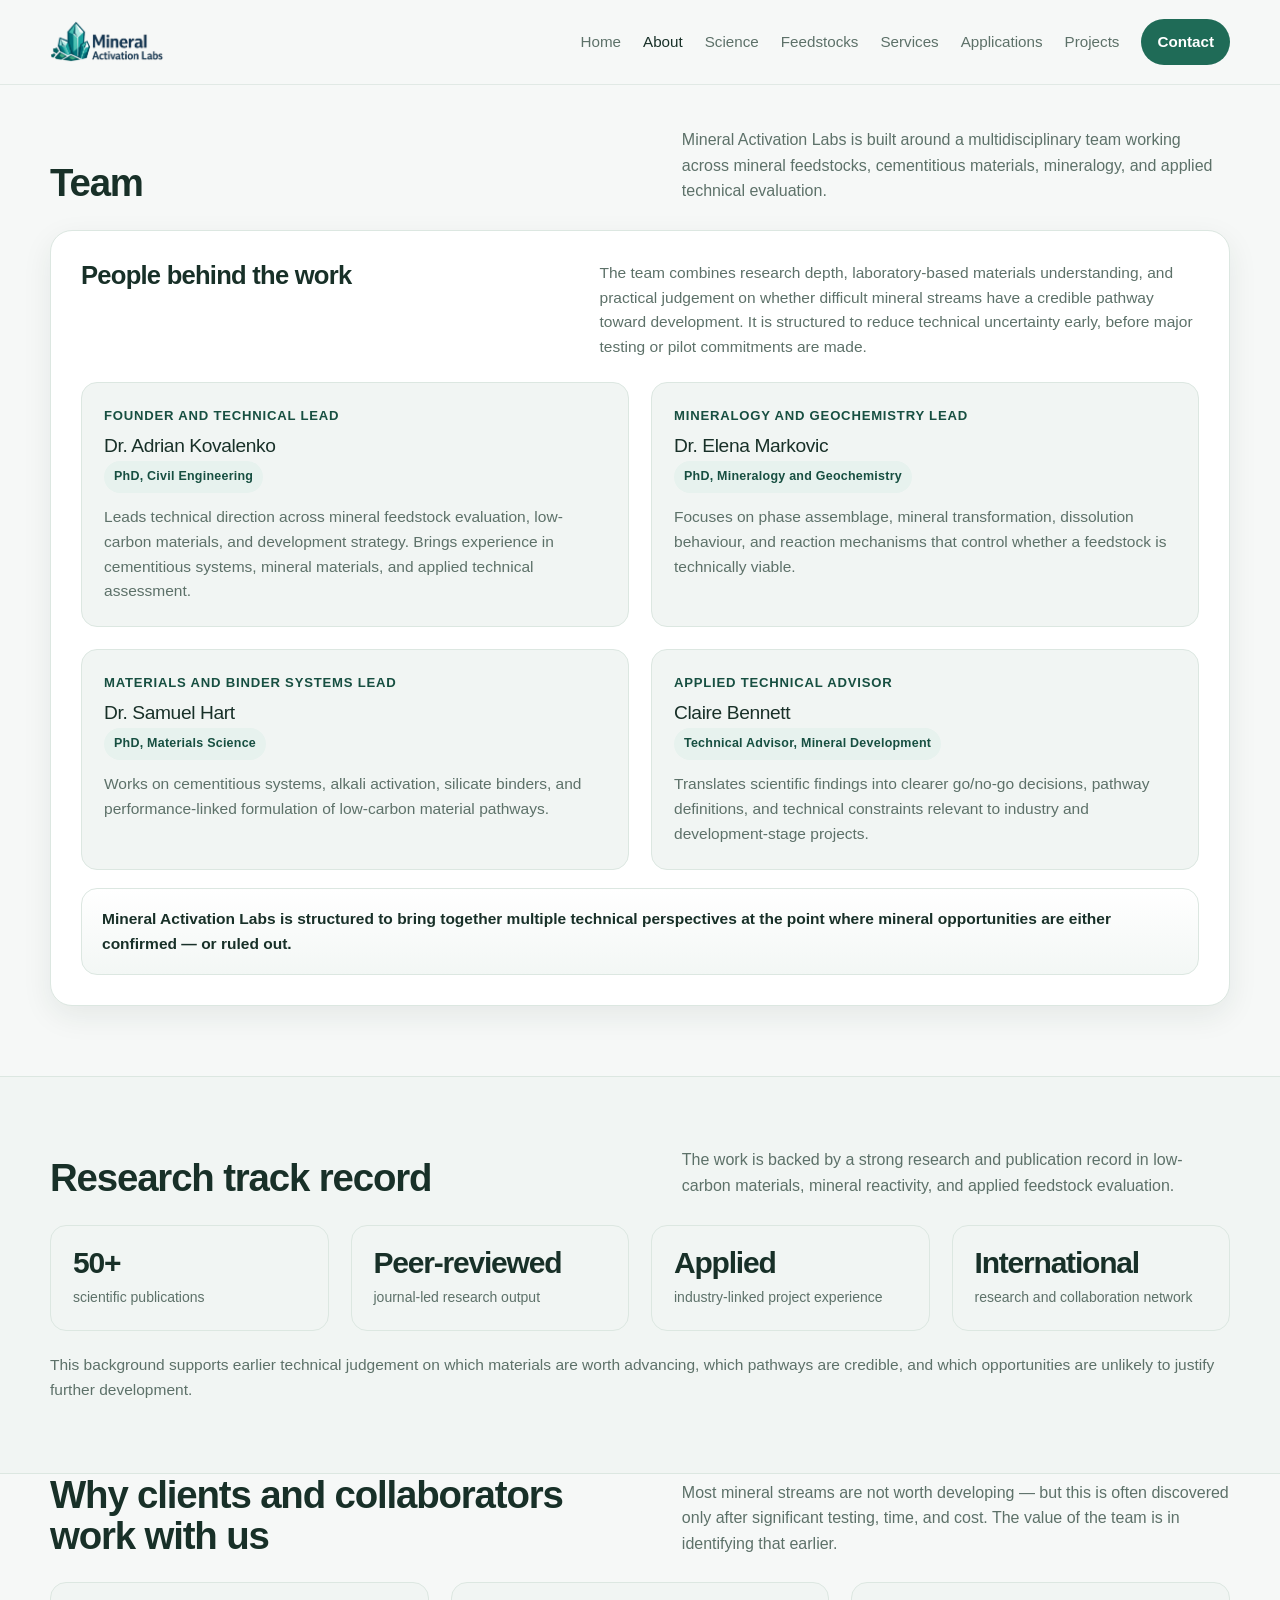
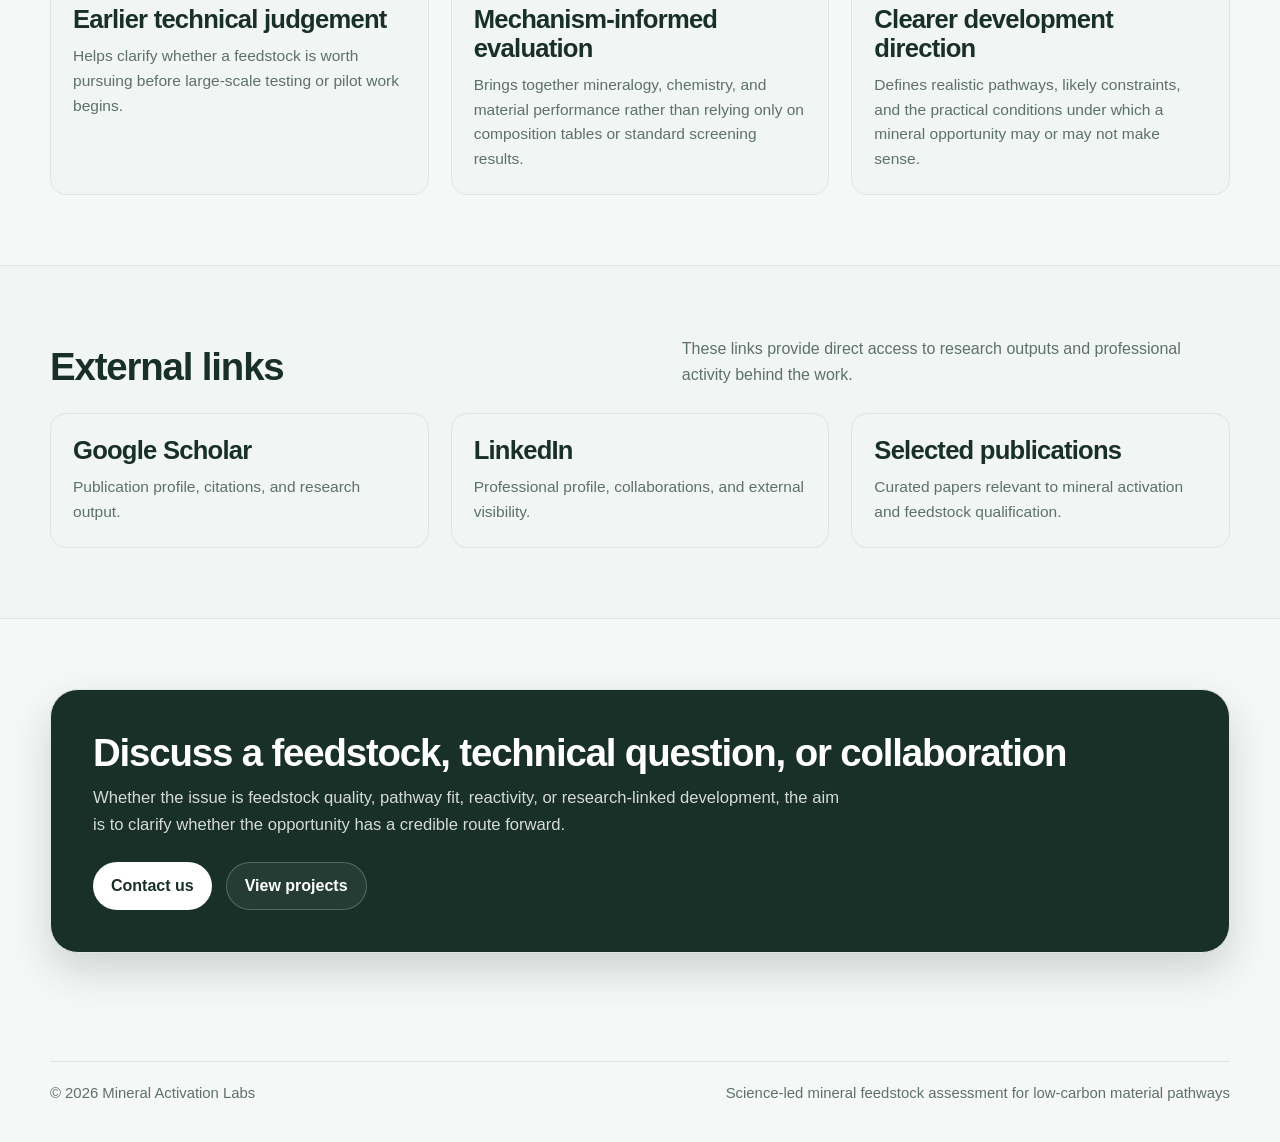
==== commit 43ce357e: "Update about.html" ====
--- a/about.html
+++ b/about.html
@@ -6,222 +6,506 @@
   <title>About | Mineral Activation Labs</title>
   <meta
     name="description"
-    content="About Mineral Activation Labs — technical expertise, scientific background, team capability, research track record, and industry-facing relevance."
+    content="About Mineral Activation Labs — team, track record, industry relevance, and external links."
   />
 
-  <link rel="preconnect" href="https://fonts.googleapis.com" />
-  <link rel="preconnect" href="https://fonts.gstatic.com" crossorigin />
-  <link
-    href="https://fonts.googleapis.com/css2?family=Inter:wght@300;400;500;600;700&display=swap"
-    rel="stylesheet"
-  />
-  <link rel="stylesheet" href="assets/site.css" />
-
+  <style>
+    :root {
+      --bg: #f6f8f7;
+      --surface: #ffffff;
+      --surface-soft: #f1f5f3;
+      --text: #183028;
+      --muted: #5d7169;
+      --line: #dce7e1;
+      --accent: #1f6b57;
+      --accent-dark: #174f41;
+      --accent-soft: #e7f2ee;
+      --max: 1180px;
+      --radius-lg: 22px;
+      --radius-md: 16px;
+      --radius-sm: 12px;
+      --shadow: 0 10px 30px rgba(20, 48, 39, 0.08);
+    }
+
+    * {
+      box-sizing: border-box;
+    }
+
+    html {
+      scroll-behavior: smooth;
+    }
+
+    body {
+      margin: 0;
+      font-family: -apple-system, BlinkMacSystemFont, "Segoe UI", Roboto, Inter, Helvetica, Arial, sans-serif;
+      background: var(--bg);
+      color: var(--text);
+      line-height: 1.6;
+    }
+
+    a {
+      color: inherit;
+      text-decoration: none;
+    }
+
+    img {
+      max-width: 100%;
+      display: block;
+    }
+
+    .container {
+      width: min(var(--max), calc(100% - 40px));
+      margin: 0 auto;
+    }
+
+    .site-header {
+      position: sticky;
+      top: 0;
+      z-index: 50;
+      background: rgba(246, 248, 247, 0.92);
+      backdrop-filter: blur(10px);
+      border-bottom: 1px solid rgba(220, 231, 225, 0.8);
+    }
+
+    .header-inner {
+      display: flex;
+      align-items: center;
+      justify-content: space-between;
+      gap: 20px;
+      min-height: 84px;
+    }
+
+    .brand {
+      display: flex;
+      align-items: center;
+      color: var(--text);
+    }
+
+    .brand-logo {
+      height: 42px;
+      width: auto;
+      flex: 0 0 auto;
+    }
+
+    .nav {
+      display: flex;
+      align-items: center;
+      gap: 22px;
+      flex-wrap: wrap;
+      justify-content: flex-end;
+    }
+
+    .nav a {
+      font-size: 0.95rem;
+      color: var(--muted);
+      transition: color 0.2s ease;
+    }
+
+    .nav a:hover,
+    .nav a.active {
+      color: var(--text);
+    }
+
+    .nav-cta {
+      padding: 11px 16px;
+      border-radius: 999px;
+      background: var(--accent);
+      color: #fff !important;
+      font-weight: 600;
+    }
+
+    .nav-cta:hover {
+      background: var(--accent-dark);
+    }
+
+    main {
+      padding: 42px 0 80px;
+    }
+
+    .section {
+      margin: 0 0 70px;
+    }
+
+    .section-alt {
+      padding: 70px 0;
+      background: var(--surface-soft);
+      border-top: 1px solid var(--line);
+      border-bottom: 1px solid var(--line);
+    }
+
+    .section-heading {
+      display: grid;
+      grid-template-columns: 1.05fr 0.95fr;
+      gap: 26px;
+      align-items: end;
+      margin-bottom: 26px;
+    }
+
+    .section-heading h2 {
+      margin: 0;
+      font-size: clamp(1.8rem, 3vw, 2.7rem);
+      letter-spacing: -0.03em;
+      line-height: 1.08;
+    }
+
+    .section-heading p {
+      margin: 0;
+      color: var(--muted);
+      font-size: 1rem;
+    }
+
+    .about-block,
+    .card,
+    .stat-card,
+    .link-card,
+    .cta-box {
+      background: var(--surface);
+      border: 1px solid var(--line);
+      border-radius: var(--radius-lg);
+      padding: 30px;
+      box-shadow: var(--shadow);
+    }
+
+    .card,
+    .stat-card,
+    .link-card {
+      border-radius: var(--radius-md);
+      padding: 22px;
+      box-shadow: none;
+      background: var(--surface-soft);
+    }
+
+    .about-block h3,
+    .card h3,
+    .link-card h4 {
+      margin: 0 0 10px;
+      font-size: clamp(1.2rem, 2vw, 1.7rem);
+      line-height: 1.12;
+      letter-spacing: -0.03em;
+      color: var(--text);
+    }
+
+    .card h4 {
+      margin: 0 0 8px;
+      font-size: 0.82rem;
+      letter-spacing: 0.06em;
+      text-transform: uppercase;
+      color: var(--accent-dark);
+    }
+
+    .about-head {
+      display: grid;
+      grid-template-columns: 0.9fr 1.1fr;
+      gap: 28px;
+      margin-bottom: 22px;
+      align-items: start;
+    }
+
+    .about-head p,
+    .card p,
+    .stat-note,
+    .link-card p {
+      margin: 0;
+      color: var(--muted);
+      font-size: 0.97rem;
+    }
+
+    .grid-2 {
+      display: grid;
+      grid-template-columns: repeat(2, minmax(0, 1fr));
+      gap: 22px;
+    }
+
+    .grid-3 {
+      display: grid;
+      grid-template-columns: repeat(3, minmax(0, 1fr));
+      gap: 22px;
+    }
+
+    .grid-4 {
+      display: grid;
+      grid-template-columns: repeat(4, minmax(0, 1fr));
+      gap: 22px;
+    }
+
+    .member-name {
+      margin: 0 0 4px;
+      font-size: 1.2rem;
+      line-height: 1.2;
+      letter-spacing: -0.02em;
+      color: var(--text);
+    }
+
+    .member-meta {
+      display: inline-block;
+      margin-bottom: 12px;
+      padding: 6px 10px;
+      border-radius: 999px;
+      background: var(--accent-soft);
+      color: var(--accent-dark);
+      font-size: 0.78rem;
+      font-weight: 700;
+      letter-spacing: 0.02em;
+    }
+
+    .highlight-line {
+      margin-top: 18px;
+      padding: 18px 20px;
+      background: linear-gradient(180deg, #ffffff 0%, #f3f7f5 100%);
+      border: 1px solid var(--line);
+      border-radius: var(--radius-md);
+      color: var(--text);
+      font-size: 0.97rem;
+      font-weight: 600;
+    }
+
+    .stats-grid {
+      display: grid;
+      grid-template-columns: repeat(4, minmax(0, 1fr));
+      gap: 22px;
+      margin-bottom: 22px;
+    }
+
+    .stat-value {
+      display: block;
+      margin-bottom: 8px;
+      font-size: 30px;
+      line-height: 1;
+      letter-spacing: -0.04em;
+      font-weight: 700;
+      color: var(--text);
+    }
+
+    .stat-label {
+      display: block;
+      font-size: 14px;
+      color: var(--muted);
+    }
+
+    .cta-section {
+      margin-top: 70px;
+    }
+
+    .cta-box {
+      background: var(--text);
+      color: #fff;
+      border-radius: 28px;
+      padding: 42px;
+      box-shadow: 0 18px 40px rgba(24, 48, 40, 0.18);
+    }
+
+    .cta-box h2 {
+      margin: 0 0 12px;
+      font-size: clamp(1.8rem, 3vw, 2.8rem);
+      line-height: 1.08;
+      letter-spacing: -0.03em;
+    }
+
+    .cta-box p {
+      margin: 0;
+      max-width: 760px;
+      color: rgba(255,255,255,0.82);
+      font-size: 1.04rem;
+    }
+
+    .cta-actions {
+      display: flex;
+      flex-wrap: wrap;
+      gap: 14px;
+      margin-top: 24px;
+    }
+
+    .btn {
+      display: inline-flex;
+      align-items: center;
+      justify-content: center;
+      min-height: 48px;
+      padding: 0 18px;
+      border-radius: 999px;
+      font-weight: 700;
+      transition: transform 0.18s ease, background 0.18s ease, color 0.18s ease, border-color 0.18s ease;
+    }
+
+    .btn:hover {
+      transform: translateY(-1px);
+    }
+
+    .btn-primary {
+      background: #fff;
+      color: var(--text);
+    }
+
+    .btn-secondary {
+      color: #fff;
+      border: 1px solid rgba(255,255,255,0.22);
+      background: rgba(255,255,255,0.06);
+    }
+
+    .btn-secondary:hover {
+      background: rgba(255,255,255,0.12);
+    }
+
+    .site-footer {
+      padding: 28px 0 36px;
+      color: var(--muted);
+      font-size: 0.93rem;
+    }
+
+    .footer-inner {
+      border-top: 1px solid var(--line);
+      padding-top: 20px;
+      display: flex;
+      justify-content: space-between;
+      gap: 20px;
+      flex-wrap: wrap;
+    }
+
+    @media (max-width: 1000px) {
+      .grid-4,
+      .grid-3,
+      .grid-2,
+      .section-heading,
+      .about-head,
+      .stats-grid {
+        grid-template-columns: 1fr;
+      }
+    }
+
+    @media (max-width: 860px) {
+      .header-inner {
+        min-height: auto;
+        padding: 14px 0;
+        align-items: flex-start;
+        flex-direction: column;
+      }
+
+      .nav {
+        gap: 12px 16px;
+        justify-content: flex-start;
+      }
+    }
+
+    @media (max-width: 760px) {
+      .about-block,
+      .card,
+      .stat-card,
+      .link-card,
+      .cta-box {
+        padding: 24px;
+      }
+
+      main {
+        padding-top: 26px;
+      }
+
+      .brand-logo {
+        height: 36px;
+      }
+    }
+  </style>
 </head>
 <body>
   <header class="site-header">
-    <div class="container nav">
-      <div class="logo">
-        <img src="assets/logo.png" alt="Mineral Activation Labs" class="logo-img" />
-      </div>
-
-      <nav class="nav-links">
-        <a href="index.html#why-now">Why now</a>
-        <a href="index.html#services">Services</a>
+    <div class="container header-inner">
+      <a href="index.html" class="brand" aria-label="Mineral Activation Labs home">
+        <img src="assets/logo.png" alt="Mineral Activation Labs logo" class="brand-logo" />
+      </a>
+
+      <nav class="nav" aria-label="Primary navigation">
+        <a href="index.html">Home</a>
+        <a href="about.html" class="active">About</a>
+        <a href="science.html">Science</a>
         <a href="feedstocks.html">Feedstocks</a>
-        <a href="index.html#industries">Industries</a>
-        <a href="index.html#opportunities">Opportunities</a>
-        <a href="about.html" class="active">About</a>
+        <a href="services.html">Services</a>
+        <a href="applications.html">Applications</a>
+        <a href="projects.html">Projects</a>
+        <a href="contact.html" class="nav-cta">Contact</a>
       </nav>
-
-      <a class="btn btn-primary" href="index.html#contact">Discuss a project</a>
     </div>
   </header>
 
   <main>
-    <section class="page-title">
+    <section class="section">
       <div class="container">
-        <h1>About</h1>
-      </div>
-    </section>
-
-    <section id="expertise" class="section">
-      <div class="container">
-        <div class="section-intro">
-          <h2>Core technical expertise</h2>
+        <div class="section-heading">
+          <h2>Team</h2>
           <p>
-            Mineral Activation Labs brings together expertise across civil engineering, mineralogy,
-            geochemistry, and cementitious materials to evaluate underused mineral resources for
-            low-carbon construction materials and related mineral products.
+            Mineral Activation Labs is built around a multidisciplinary team working across mineral
+            feedstocks, cementitious materials, mineralogy, and applied technical evaluation.
           </p>
         </div>
 
         <article class="about-block">
           <div class="about-head">
             <div>
-              <div class="number">01</div>
-              <h3>Technical foundation</h3>
+              <h3>People behind the work</h3>
             </div>
             <p>
-              The platform is built around the technical disciplines most relevant to feedstock
-              qualification: mineralogical interpretation, reaction-driven chemistry, processing realism,
-              and performance relevance in engineered material systems.
+              The team combines research depth, laboratory-based materials understanding, and practical
+              judgement on whether difficult mineral streams have a credible pathway toward development.
+              It is structured to reduce technical uncertainty early, before major testing or pilot
+              commitments are made.
             </p>
           </div>
 
-          <div class="tag-row">
-            <span class="tag">Civil engineering</span>
-            <span class="tag">Mineralogy</span>
-            <span class="tag">Geochemistry</span>
-            <span class="tag">Cementitious materials</span>
-            <span class="tag">Alkali activation</span>
-            <span class="tag">Mineral side streams</span>
-          </div>
-
-          <div class="grid-3" style="margin-top: 24px;">
+          <div class="grid-2">
             <div class="card">
-              <h4>Civil engineering and materials</h4>
-              <ul class="feature-list">
-                <li>Cementitious materials and binder systems</li>
-                <li>Durability and engineering performance</li>
-                <li>Construction relevance of mineral resources</li>
-                <li>Application-focused material evaluation</li>
-              </ul>
+              <h4>Founder and technical lead</h4>
+              <div class="member-name">Dr. Adrian Kovalenko</div>
+              <div class="member-meta">PhD, Civil Engineering</div>
+              <p>
+                Leads technical direction across mineral feedstock evaluation, low-carbon materials,
+                and development strategy. Brings experience in cementitious systems, mineral materials,
+                and applied technical assessment.
+              </p>
             </div>
 
             <div class="card">
-              <h4>Mineralogy and geochemistry</h4>
-              <ul class="feature-list">
-                <li>Phase assemblage and mineral transformation</li>
-                <li>Reactivity controls and pathway suitability</li>
-                <li>Dissolution, precipitation, and solution chemistry</li>
-                <li>Interpretation beyond bulk composition alone</li>
-              </ul>
+              <h4>Mineralogy and geochemistry lead</h4>
+              <div class="member-name">Dr. Elena Markovic</div>
+              <div class="member-meta">PhD, Mineralogy and Geochemistry</div>
+              <p>
+                Focuses on phase assemblage, mineral transformation, dissolution behaviour, and reaction
+                mechanisms that control whether a feedstock is technically viable.
+              </p>
             </div>
 
             <div class="card">
-              <h4>Feedstock systems</h4>
-              <ul class="feature-list">
-                <li>Clays and clay-rich soils</li>
-                <li>Fe-rich and metallurgical slags</li>
-                <li>Treated soils and industrial residues</li>
-                <li>Tailings, fines, and mineral side streams</li>
-              </ul>
+              <h4>Materials and binder systems lead</h4>
+              <div class="member-name">Dr. Samuel Hart</div>
+              <div class="member-meta">PhD, Materials Science</div>
+              <p>
+                Works on cementitious systems, alkali activation, silicate binders, and performance-linked
+                formulation of low-carbon material pathways.
+              </p>
             </div>
+
+            <div class="card">
+              <h4>Applied technical advisor</h4>
+              <div class="member-name">Claire Bennett</div>
+              <div class="member-meta">Technical Advisor, Mineral Development</div>
+              <p>
+                Translates scientific findings into clearer go/no-go decisions, pathway definitions,
+                and technical constraints relevant to industry and development-stage projects.
+              </p>
+            </div>
+          </div>
+
+          <div class="highlight-line">
+            Mineral Activation Labs is structured to bring together multiple technical perspectives at
+            the point where mineral opportunities are either confirmed — or ruled out.
           </div>
         </article>
       </div>
     </section>
 
-    <section id="background" class="section section-alt">
+    <section class="section-alt">
       <div class="container">
-        <div class="section-intro">
-          <h2>Scientific background</h2>
-          <p>
-            The work behind Mineral Activation Labs is informed by active research linked to UNSW Sydney,
-            including expertise connected to the School of Civil and Environmental Engineering.
-          </p>
-        </div>
-
-        <article class="about-block">
-          <div class="about-head">
-            <div>
-              <div class="number">02</div>
-              <h3>Research-linked foundation</h3>
-            </div>
-            <p>
-              Its scientific basis includes low-carbon cementitious systems, alkali-activated materials,
-              sodium silicate chemistry, calcined clays, silicate-rich mineral systems, Fe-rich byproducts,
-              and the reactivity of difficult mineral streams considered for construction applications.
-            </p>
-          </div>
-
-          <div class="grid-2">
-            <div class="card">
-              <h4>Research themes</h4>
-              <ul class="feature-list">
-                <li>Low-carbon cement and concrete materials</li>
-                <li>Alkali-activated and silicate-based systems</li>
-                <li>Calcined clays and clay-rich soils</li>
-                <li>Fe-rich byproducts and industrial residues</li>
-              </ul>
-            </div>
-
-            <div class="card">
-              <h4>Practical value of this background</h4>
-              <ul class="feature-list">
-                <li>More rigorous interpretation of uncertain materials</li>
-                <li>Better understanding of pathway fit and process demand</li>
-                <li>Stronger link between mechanism and application</li>
-                <li>Higher-quality early-stage technical decisions</li>
-              </ul>
-            </div>
-          </div>
-        </article>
-      </div>
-    </section>
-
-    <section id="team" class="section">
-      <div class="container">
-        <div class="section-intro">
-          <h2>Team</h2>
-          <p>
-            Mineral Activation Labs is supported by a multidisciplinary scientific team with backgrounds
-            across civil engineering, mineralogy, geochemistry, cement and concrete materials, and
-            waste-derived mineral systems.
-          </p>
-        </div>
-
-        <article class="about-block">
-          <div class="about-head">
-            <div>
-              <div class="number">03</div>
-              <h3>Multidisciplinary capability</h3>
-            </div>
-            <p>
-              The team combines research depth, laboratory-based materials understanding, and applied
-              interpretation of how unconventional mineral streams behave in engineered systems. This
-              structure allows technical questions to be approached from multiple angles rather than from
-              a single testing or consulting lens.
-            </p>
-          </div>
-
-          <div class="grid-3">
-            <div class="card">
-              <h4>Materials and binder chemistry</h4>
-              <p>
-                Capability in cementitious systems, silicate binders, alkali activation, phase evolution,
-                and material performance in low-carbon construction contexts.
-              </p>
-            </div>
-
-            <div class="card">
-              <h4>Mineral assessment and reactivity</h4>
-              <p>
-                Expertise in interpreting mineral feedstocks through phase assemblage, transformation
-                behaviour, reaction potential, and likely technical constraints.
-              </p>
-            </div>
-
-            <div class="card">
-              <h4>Applied technical direction</h4>
-              <p>
-                Team capability focused on turning scientific data into clearer decisions about whether
-                a feedstock should move forward and under what development pathway.
-              </p>
-            </div>
-          </div>
-        </article>
-      </div>
-    </section>
-
-    <section id="track-record" class="section section-alt">
-      <div class="container">
-        <div class="section-intro">
+        <div class="section-heading">
           <h2>Research track record</h2>
           <p>
-            The scientific profile behind Mineral Activation Labs includes a strong publication and
-            research record in materials, minerals, and low-carbon construction systems.
+            The work is backed by a strong research and publication record in low-carbon materials,
+            mineral reactivity, and applied feedstock evaluation.
           </p>
         </div>
 
@@ -243,54 +527,58 @@
             <span class="stat-label">research and collaboration network</span>
           </div>
         </div>
+
+        <p class="stat-note">
+          This background supports earlier technical judgement on which materials are worth advancing,
+          which pathways are credible, and which opportunities are unlikely to justify further development.
+        </p>
       </div>
     </section>
 
-    <section id="relevance" class="section">
+    <section class="section">
       <div class="container">
-        <div class="section-intro">
-          <h2>Industry-facing relevance</h2>
+        <div class="section-heading">
+          <h2>Why clients and collaborators work with us</h2>
           <p>
-            Mineral Activation Labs is positioned between research and application, helping clarify whether
-            a mineral stream is technically worth developing, what pathway is most realistic, and what
-            constraints are likely to define its usefulness.
+            Most mineral streams are not worth developing — but this is often discovered only after
+            significant testing, time, and cost. The value of the team is in identifying that earlier.
           </p>
         </div>
 
         <div class="grid-3">
           <div class="card">
-            <h3>Early-stage feedstock clarity</h3>
+            <h3>Earlier technical judgement</h3>
             <p>
-              Support before broader testing or pilot work begins, when technical uncertainty is still high
-              and material direction is not yet clear.
+              Helps clarify whether a feedstock is worth pursuing before large-scale testing or pilot
+              work begins.
             </p>
           </div>
 
           <div class="card">
             <h3>Mechanism-informed evaluation</h3>
             <p>
-              Interpretation that goes beyond chemistry tables to include mineralogy, reactivity,
-              likely phase evolution, and pathway fit.
+              Brings together mineralogy, chemistry, and material performance rather than relying only
+              on composition tables or standard screening results.
             </p>
           </div>
 
           <div class="card">
-            <h3>Development direction</h3>
+            <h3>Clearer development direction</h3>
             <p>
-              Clearer technical judgement on activation strategy, processing realism, and potential fit
-              in low-carbon material systems.
+              Defines realistic pathways, likely constraints, and the practical conditions under which
+              a mineral opportunity may or may not make sense.
             </p>
           </div>
         </div>
       </div>
     </section>
 
-    <section id="links" class="section section-alt">
+    <section class="section-alt">
       <div class="container">
-        <div class="section-intro">
+        <div class="section-heading">
           <h2>External links</h2>
           <p>
-            Visible research and professional references help reinforce technical trust.
+            These links provide direct access to research outputs and professional activity behind the work.
           </p>
         </div>
 
@@ -327,10 +615,30 @@
         </div>
       </div>
     </section>
+
+    <section class="cta-section">
+      <div class="container">
+        <div class="cta-box">
+          <h2>Discuss a feedstock, technical question, or collaboration</h2>
+          <p>
+            Whether the issue is feedstock quality, pathway fit, reactivity, or research-linked
+            development, the aim is to clarify whether the opportunity has a credible route forward.
+          </p>
+
+          <div class="cta-actions">
+            <a href="contact.html" class="btn btn-primary">Contact us</a>
+            <a href="projects.html" class="btn btn-secondary">View projects</a>
+          </div>
+        </div>
+      </div>
+    </section>
   </main>
 
   <footer class="site-footer">
-    <div class="container">© Mineral Activation Labs</div>
+    <div class="container footer-inner">
+      <div>© 2026 Mineral Activation Labs</div>
+      <div>Science-led mineral feedstock assessment for low-carbon material pathways</div>
+    </div>
   </footer>
 </body>
 </html>
